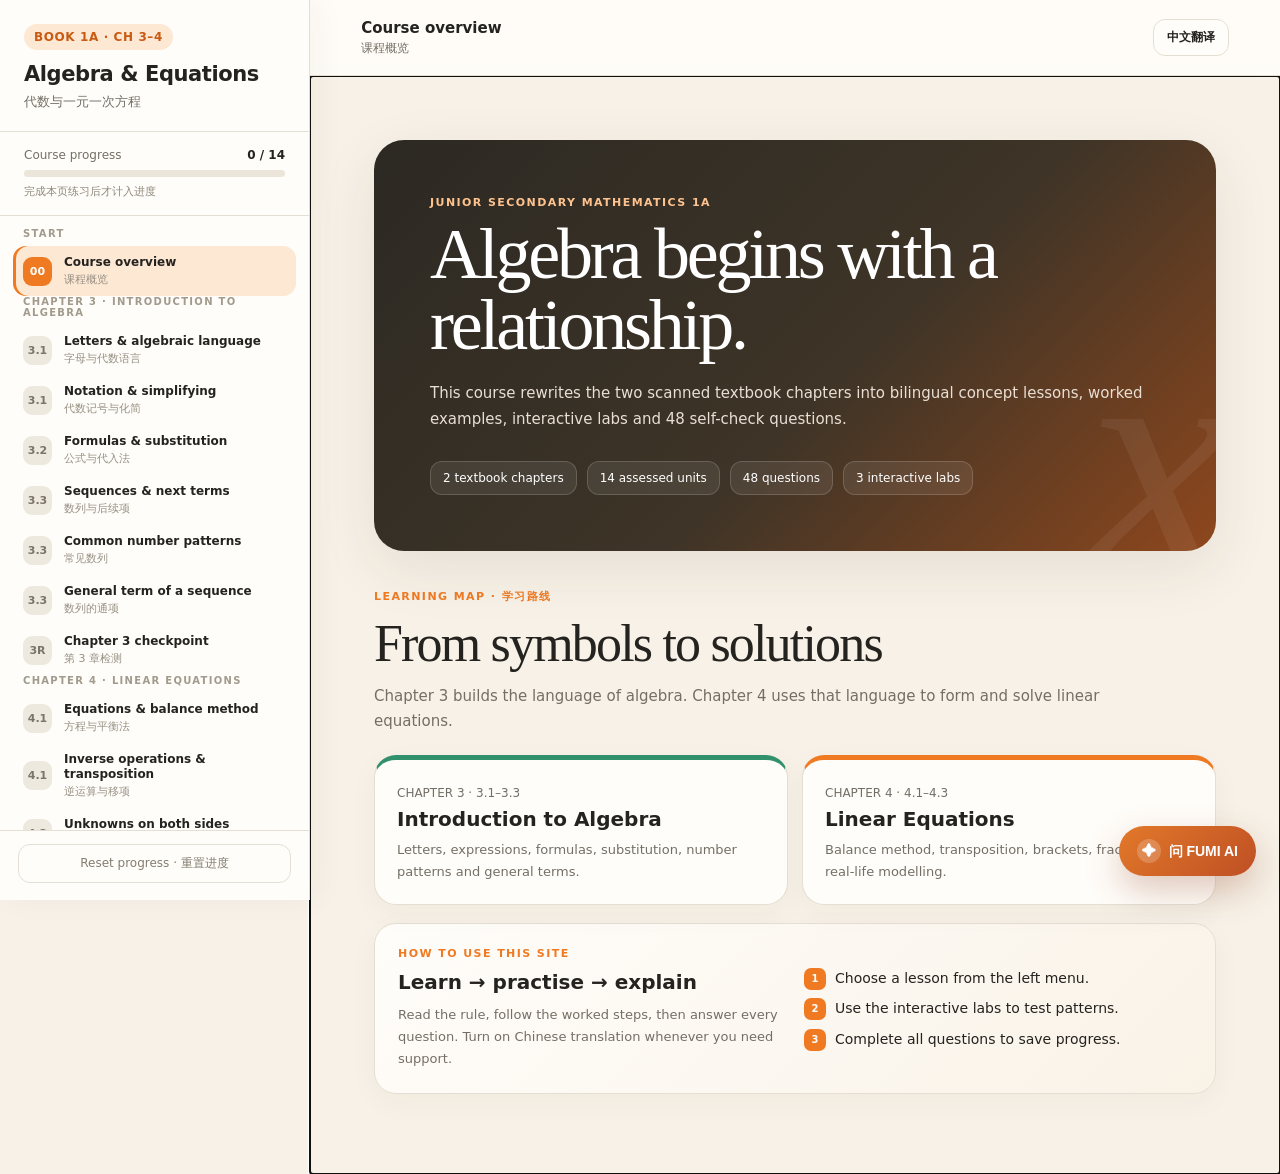
==== Algebra_Linear_Equations_Interactive_Learning.html @ 80052787 "feat: add FUMI AI algebra learning and practice site" ====
<!doctype html>
<html lang="zh-CN">
<head>
  <meta charset="utf-8">
  <meta name="viewport" content="width=device-width,initial-scale=1">
  <meta name="description" content="Junior Secondary Mathematics 1A Chapters 3–4: bilingual interactive algebra and linear equations course.">
  <meta name="theme-color" content="#ef7a22">
  <title>Algebra & Linear Equations | 代数与一元一次方程</title>
  <style>
    :root{
      --ink:#25231f;--muted:#746f66;--line:#e5dfd3;--paper:#fffdf9;--cream:#f7f1e7;
      --cream2:#fbf7f0;--orange:#ef7a22;--orange2:#c95a12;--orangeSoft:#fde8d4;
      --green:#32916d;--greenSoft:#dff3eb;--red:#d9574f;--redSoft:#fbe4e1;
      --teal:#198b87;--tealSoft:#dff3f1;--purple:#7454a5;--purpleSoft:#eee7f8;
      --blue:#3f72b5;--blueSoft:#e5eef9;--shadow:0 18px 60px rgba(55,45,32,.09);
      --sidebar:310px
    }
    *{box-sizing:border-box}html{scroll-behavior:smooth}body{margin:0;color:var(--ink);background:var(--cream);
      font-family:Inter,ui-sans-serif,system-ui,-apple-system,BlinkMacSystemFont,"Segoe UI","PingFang SC",
      "Hiragino Sans GB","Microsoft YaHei",Arial,sans-serif;-webkit-font-smoothing:antialiased}
    button,input,select{font:inherit}button{color:inherit}button:focus-visible,input:focus-visible,select:focus-visible{
      outline:3px solid rgba(239,122,34,.3);outline-offset:2px}.skip{position:fixed;z-index:100;top:10px;left:10px;
      transform:translateY(-160%);background:var(--ink);color:#fff;padding:10px 14px;border-radius:10px}.skip:focus{transform:none}
    .app{min-height:100vh;display:grid;grid-template-columns:var(--sidebar) minmax(0,1fr)}
    .sidebar{position:fixed;inset:0 auto 0 0;z-index:30;width:var(--sidebar);display:flex;flex-direction:column;
      background:rgba(255,253,249,.98);border-right:1px solid var(--line);box-shadow:8px 0 30px rgba(62,50,34,.04)}
    .brand{padding:24px 24px 20px;border-bottom:1px solid var(--line)}.badge{display:inline-flex;align-items:center;
      gap:7px;margin-bottom:11px;padding:6px 10px;color:var(--orange2);background:var(--orangeSoft);
      border-radius:999px;font-size:12px;font-weight:850;letter-spacing:.05em}.brand h1{margin:0;font-size:21px;
      line-height:1.25;letter-spacing:-.02em}.brand p{margin:6px 0 0;color:var(--muted);font-size:13px}
    .progressBox{padding:16px 24px;border-bottom:1px solid var(--line)}.progressMeta{display:flex;justify-content:space-between;
      gap:8px;margin-bottom:8px;color:var(--muted);font-size:12px}.progressMeta strong{color:var(--ink)}
    .track{height:7px;overflow:hidden;background:#ebe5da;border-radius:999px}.fill{height:100%;width:0;
      background:linear-gradient(90deg,#f39445,var(--orange));border-radius:inherit;transition:width .3s ease}
    .progressNote{margin-top:7px;color:#8f887c;font-size:11px}
    .lessonNav{flex:1;overflow:auto;padding:12px 13px 18px;scrollbar-width:thin;scrollbar-color:#d9d1c3 transparent}
    .navGroup{margin:10px 0 16px}.navGroupTitle{margin:0 10px 7px;color:#a29a8c;font-size:10px;font-weight:900;
      letter-spacing:.13em;text-transform:uppercase}.navBtn{width:100%;display:grid;grid-template-columns:32px minmax(0,1fr);
      gap:9px;align-items:center;padding:9px 10px;border:0;border-radius:13px;background:transparent;cursor:pointer;text-align:left}
    .navBtn:hover{background:#f6f0e7}.navBtn.active{background:var(--orangeSoft);box-shadow:inset 3px 0 var(--orange)}
    .navNum{width:29px;height:29px;display:grid;place-items:center;color:#7a7469;background:#eee9df;border-radius:9px;
      font-size:11px;font-weight:900}.navBtn.done .navNum{color:#fff;background:var(--green)}.navBtn.active .navNum{color:#fff;background:var(--orange)}
    .navName{display:block;font-size:12px;font-weight:780;line-height:1.25}.navZh{display:block;margin-top:2px;overflow:hidden;
      color:#979083;font-size:11px;text-overflow:ellipsis;white-space:nowrap}.sideFoot{padding:13px 18px 17px;border-top:1px solid var(--line)}
    .reset{width:100%;padding:10px 12px;color:#837c70;border:1px solid var(--line);border-radius:12px;background:transparent;cursor:pointer;font-size:12px}
    .reset:hover{color:var(--red);border-color:#efb8b3}.workspace{grid-column:2;min-width:0;min-height:100vh}
    .topbar{position:sticky;top:0;z-index:20;min-height:76px;display:flex;align-items:center;justify-content:space-between;
      gap:18px;padding:13px clamp(22px,4vw,56px);background:rgba(255,253,249,.92);border-bottom:1px solid var(--line);
      backdrop-filter:blur(16px)}.topTitle{min-width:0}.topTitle strong{display:block;overflow:hidden;font-size:15px;
      text-overflow:ellipsis;white-space:nowrap}.topTitle span{display:block;margin-top:3px;color:var(--muted);font-size:12px}
    .topActions{display:flex;gap:8px}.iconBtn,.translateBtn{border:1px solid var(--line);background:var(--paper);cursor:pointer}
    .translateBtn{padding:9px 13px;border-radius:12px;font-size:12px;font-weight:750}.translateBtn.on{color:var(--orange2);
      border-color:#f2b887;background:var(--orangeSoft)}.iconBtn{display:none;width:40px;height:40px;border-radius:11px}
    main{width:min(1120px,100%);margin:0 auto;padding:clamp(28px,5vw,64px) clamp(20px,5vw,66px) 80px}
    .hero{position:relative;overflow:hidden;padding:clamp(30px,5vw,56px);color:#fff;border-radius:30px;
      background:linear-gradient(135deg,#2c2923 0%,#3e3427 56%,#8e471d 100%);box-shadow:var(--shadow)}
    .hero:after{content:"x";position:absolute;right:-18px;bottom:-105px;color:rgba(255,255,255,.06);
      font-family:Georgia,serif;font-size:340px;font-style:italic}.eyebrow{margin:0 0 10px;color:var(--orange);
      font-size:11px;font-weight:900;letter-spacing:.13em;text-transform:uppercase}.hero .eyebrow{color:#ffc38f}
    .hero h2{position:relative;z-index:1;max-width:780px;margin:0;font-family:Georgia,"Times New Roman",serif;
      font-size:clamp(38px,6vw,72px);font-weight:500;line-height:.98;letter-spacing:-.045em}.hero p{position:relative;
      z-index:1;max-width:720px;margin:20px 0 0;color:#e9dfd4;font-size:15px;line-height:1.75}
    .heroStats{position:relative;z-index:1;display:flex;flex-wrap:wrap;gap:10px;margin-top:28px}.heroStat{
      padding:9px 12px;border:1px solid rgba(255,255,255,.16);border-radius:12px;background:rgba(255,255,255,.08);
      font-size:12px}.sectionTitle{margin:38px 0 15px}.sectionTitle h2{margin:0;font-family:Georgia,"Times New Roman",serif;
      font-size:clamp(32px,4.5vw,52px);font-weight:500;letter-spacing:-.035em}.sectionTitle p{max-width:760px;margin:11px 0 0;
      color:var(--muted);font-size:15px;line-height:1.72}.zhText{display:none;margin-top:8px!important;color:#706a60!important}
    body.showZh .zhText{display:block}.chapterStrip{display:grid;grid-template-columns:1fr 1fr;gap:14px;margin-top:20px}
    .chapterCard,.card,.example,.lab,.quiz,.finishBox{border:1px solid var(--line);background:var(--paper);border-radius:22px;box-shadow:0 8px 30px rgba(55,45,32,.04)}
    .chapterCard{padding:22px}.chapterCard:first-child{border-top:5px solid var(--green)}.chapterCard:last-child{border-top:5px solid var(--orange)}
    .chapterCard span{color:var(--muted);font-size:12px}.chapterCard h3{margin:6px 0 8px;font-size:20px}.chapterCard p{margin:0;color:var(--muted);font-size:13px;line-height:1.65}
    .concepts{display:grid;grid-template-columns:repeat(3,1fr);gap:14px;margin-top:18px}.card{padding:20px}.cardLabel{
      color:var(--orange2);font-size:10px;font-weight:900;letter-spacing:.1em;text-transform:uppercase}.card h3{margin:7px 0 9px;font-size:17px}
    .card p{margin:0;color:var(--muted);font-size:13px;line-height:1.68}.math{display:inline-flex;align-items:center;padding:2px 7px;
      color:#704117;background:#fff0de;border-radius:7px;font-family:"Cambria Math",Georgia,serif;font-size:1.04em;font-weight:700}
    .example,.lab,.quiz{margin-top:18px;padding:23px}.example{background:linear-gradient(135deg,#fffdfa,#f9f2e7)}
    .exampleGrid{display:grid;grid-template-columns:1fr 1fr;gap:18px}.example h3,.lab h3,.quiz h3,.finishBox h3{margin:4px 0 10px;font-size:20px}
    .example p,.lab p,.quiz p,.finishBox p{margin:0;color:var(--muted);font-size:13px;line-height:1.7}.steps{margin:12px 0 0;padding:0;list-style:none}
    .steps li{position:relative;margin:8px 0;padding-left:31px;font-size:14px;line-height:1.6}.steps li:before{content:attr(data-step);
      position:absolute;left:0;top:1px;width:22px;height:22px;display:grid;place-items:center;color:#fff;background:var(--orange);
      border-radius:7px;font-size:10px;font-weight:900}.lab{border-color:#cce4df;background:#f9fffd}.labControls{display:grid;
      grid-template-columns:repeat(3,1fr);gap:11px;margin-top:15px}.control label{display:block;margin-bottom:6px;color:var(--muted);
      font-size:11px;font-weight:800}.control input,.control select{width:100%;height:43px;padding:0 11px;border:1px solid #d8d2c7;
      border-radius:11px;background:#fff}.labResult{margin-top:14px;padding:16px;border:1px solid #b9ddd5;border-radius:14px;
      color:#166b67;background:var(--tealSoft);font-family:"Cambria Math",Georgia,serif;font-size:19px;font-weight:700;text-align:center}
    .quizHead{display:flex;justify-content:space-between;gap:15px;align-items:start}.scorePill{padding:7px 10px;border-radius:999px;
      color:var(--blue);background:var(--blueSoft);font-size:11px;font-weight:850;white-space:nowrap}.questions{display:grid;gap:13px;margin-top:16px}
    .q{padding:17px;border:1px solid var(--line);border-radius:16px;background:#fff}.qNo{color:#9b9386;font-size:10px;font-weight:900;
      letter-spacing:.11em}.q h4{margin:7px 0 4px;font-size:15px;line-height:1.55}.q .zhText{font-size:12px}
    .options{display:grid;grid-template-columns:1fr 1fr;gap:8px;margin-top:11px}.option{min-height:42px;padding:9px 11px;
      border:1px solid #ded8ce;border-radius:11px;background:#fff;cursor:pointer;text-align:left;font-size:13px}.option:hover{border-color:#eda66f;background:#fffaf5}
    .option.chosen{border-color:var(--blue);background:var(--blueSoft)}.option.correct{border-color:var(--green);background:var(--greenSoft)}
    .option.wrong{border-color:var(--red);background:var(--redSoft)}.feedback{min-height:18px;margin-top:8px;font-size:12px;font-weight:750}
    .feedback.ok{color:var(--green)}.feedback.no{color:var(--red)}.finishBox{display:flex;align-items:center;justify-content:space-between;
      gap:20px;margin-top:18px;padding:20px}.finishBtn,.primaryBtn{border:0;border-radius:12px;background:var(--orange);color:#fff;
      cursor:pointer;font-weight:850}.finishBtn{padding:11px 15px;font-size:12px}.finishBtn:disabled{cursor:not-allowed;background:#cfc7ba}
    .finishBox.done{border-color:#b7dbc9;background:var(--greenSoft)}.primaryBtn{padding:12px 16px}.summaryGrid{
      display:grid;grid-template-columns:repeat(4,1fr);gap:12px;margin-top:18px}.stat{padding:19px;border:1px solid var(--line);
      border-radius:18px;background:var(--paper)}.stat strong{display:block;font-family:Georgia,serif;font-size:30px}.stat span{color:var(--muted);font-size:11px}
    .summaryList{display:grid;gap:10px;margin-top:18px}.summaryRow{display:grid;grid-template-columns:150px 1fr auto;gap:12px;
      align-items:center;padding:14px 16px;border:1px solid var(--line);border-radius:14px;background:var(--paper);font-size:13px}
    .summaryRow span{color:var(--muted)}.summaryRow b{color:var(--green)}.formulaTable{width:100%;margin-top:14px;border-collapse:collapse;font-size:13px}
    .formulaTable th,.formulaTable td{padding:11px;border-bottom:1px solid var(--line);text-align:left}.formulaTable th{color:var(--muted);font-size:11px}
    .overlay{display:none;position:fixed;inset:0;z-index:25;background:rgba(30,28,25,.4)}.overlay.open{display:block}
    @media(max-width:980px){:root{--sidebar:285px}.concepts{grid-template-columns:1fr 1fr}.concepts .card:last-child{grid-column:1/-1}}
    @media(max-width:760px){.app{display:block}.sidebar{transform:translateX(-105%);transition:transform .22s ease}.sidebar.open{transform:none}
      .workspace{min-height:100vh}.iconBtn{display:grid;place-items:center}.topbar{padding:11px 16px}.topTitle span{display:none}
      main{padding:24px 16px 64px}.hero{padding:30px 24px;border-radius:23px}.hero h2{font-size:42px}.chapterStrip,.concepts,
      .exampleGrid,.summaryGrid{grid-template-columns:1fr}.concepts .card:last-child{grid-column:auto}.labControls{grid-template-columns:1fr}
      .options{grid-template-columns:1fr}.finishBox{align-items:flex-start;flex-direction:column}.summaryRow{grid-template-columns:1fr auto}
      .summaryRow span{grid-column:1/-1}.translateBtn{padding:8px 10px}.topActions{gap:5px}}
    @media(prefers-reduced-motion:reduce){*{scroll-behavior:auto!important;transition:none!important}}
  .fumi-ai-fab{position:fixed;right:24px;bottom:24px;z-index:120;border:0;border-radius:999px;padding:13px 18px;background:linear-gradient(135deg,#e2792a,#bf4f24);color:#fff;font:800 14px/1 Inter,"Noto Sans SC",sans-serif;box-shadow:0 14px 35px rgba(137,60,27,.28);cursor:pointer;display:flex;align-items:center;gap:8px}
.fumi-ai-fab::before{content:"✦";display:grid;place-items:center;width:24px;height:24px;border-radius:50%;background:rgba(255,255,255,.2)}
.fumi-ai-panel{position:fixed;right:24px;bottom:84px;z-index:119;width:min(410px,calc(100vw - 32px));height:min(650px,calc(100vh - 112px));display:flex;flex-direction:column;overflow:hidden;border:1px solid var(--line,#e7dfd2);border-radius:22px;background:var(--surface,var(--paper,#fff));color:var(--text,#29251f);box-shadow:0 24px 70px rgba(40,30,20,.24);font:14px/1.55 Inter,"Noto Sans SC",-apple-system,BlinkMacSystemFont,"Segoe UI",sans-serif;opacity:0;transform:translateY(14px) scale(.98);pointer-events:none;transition:.2s ease}
.fumi-ai-panel.open{opacity:1;transform:none;pointer-events:auto}.fumi-ai-head{display:flex;align-items:center;gap:11px;padding:15px 16px;border-bottom:1px solid var(--line,#e7dfd2);background:linear-gradient(135deg,color-mix(in srgb,#e2792a 12%,var(--surface,var(--paper,#fff))),var(--surface,var(--paper,#fff)))}
.fumi-ai-mark{display:grid;place-items:center;width:36px;height:36px;border-radius:12px;background:#e2792a;color:#fff;font-weight:900}.fumi-ai-title{min-width:0;flex:1}.fumi-ai-title b{display:block;font-size:14px}.fumi-ai-status{display:flex;align-items:center;gap:6px;color:var(--muted,#776f64);font-size:10.5px}.fumi-ai-dot{width:7px;height:7px;border-radius:50%;background:#b7afa3}.fumi-ai-dot.ok{background:#3e9b6d}.fumi-ai-dot.busy{background:#e2792a;animation:fumiPulse 1s infinite}.fumi-ai-close{border:0;background:var(--surface2,#f3ede3);color:inherit;width:32px;height:32px;border-radius:10px;cursor:pointer}
.fumi-ai-context{padding:10px 15px;border-bottom:1px solid var(--line,#e7dfd2);background:var(--surface2,#f7f1e8);color:var(--muted,#776f64);font-size:11.5px}.fumi-ai-context b{color:var(--text,#29251f)}
.fumi-ai-messages{flex:1;overflow:auto;padding:14px;display:flex;flex-direction:column;gap:10px;scroll-behavior:smooth}.fumi-ai-msg{max-width:88%;padding:10px 12px;border-radius:14px;background:var(--surface2,#f6f0e6);white-space:pre-wrap;overflow-wrap:anywhere}.fumi-ai-msg.student{align-self:flex-end;background:#e2792a;color:#fff;border-bottom-right-radius:5px}.fumi-ai-msg.assistant{align-self:flex-start;border-bottom-left-radius:5px}.fumi-ai-msg.system{max-width:100%;background:#e9f3f1;color:#246860;font-size:12px}.fumi-ai-thinking{display:flex;gap:5px;align-items:center}.fumi-ai-thinking i{width:6px;height:6px;border-radius:50%;background:#e2792a;animation:fumiBounce 1s infinite}.fumi-ai-thinking i:nth-child(2){animation-delay:.14s}.fumi-ai-thinking i:nth-child(3){animation-delay:.28s}
.fumi-ai-quick{display:flex;gap:7px;overflow:auto;padding:0 14px 10px}.fumi-ai-chip{flex:none;border:1px solid var(--line,#ded7cb);border-radius:999px;background:var(--surface,var(--paper,#fff));color:var(--muted,#776f64);padding:7px 10px;font:750 11px/1 inherit;cursor:pointer}.fumi-ai-chip:hover{border-color:#e2792a;color:#c45c23}.fumi-ai-compose{display:grid;grid-template-columns:1fr auto;gap:8px;padding:12px 14px;border-top:1px solid var(--line,#e7dfd2)}.fumi-ai-input{width:100%;min-height:44px;max-height:110px;resize:none;border:1px solid var(--line,#ded7cb);border-radius:12px;background:var(--surface,var(--paper,#fff));color:inherit;padding:10px 12px;font:inherit}.fumi-ai-send{align-self:end;border:0;border-radius:12px;background:#2569b0;color:#fff;padding:11px 14px;font-weight:800;cursor:pointer}.fumi-ai-send:disabled{opacity:.5;cursor:wait}
.fumi-ai-settings{padding:0 14px 13px;color:var(--muted,#776f64);font-size:10.5px}.fumi-ai-settings.hidden{display:none}.fumi-ai-settings label{display:block;margin-bottom:5px}.fumi-ai-settings-row{display:flex;gap:6px}.fumi-ai-endpoint{min-width:0;flex:1;border:1px solid var(--line,#ded7cb);border-radius:9px;background:var(--surface,var(--paper,#fff));color:inherit;padding:7px 8px;font-size:10px}.fumi-ai-save{border:0;border-radius:9px;background:var(--surface2,#eee8de);color:inherit;padding:7px 9px;font-weight:800;cursor:pointer}.fumi-ai-note{margin-top:5px}
@keyframes fumiPulse{50%{opacity:.35}}@keyframes fumiBounce{50%{transform:translateY(-3px)}}
@media(max-width:620px){.fumi-ai-fab{right:14px;bottom:14px}.fumi-ai-panel{right:0;bottom:0;width:100vw;height:100dvh;max-height:none;border-radius:0}.fumi-ai-head{padding-top:max(15px,env(safe-area-inset-top))}}
@media(prefers-reduced-motion:reduce){.fumi-ai-panel,.fumi-ai-dot,.fumi-ai-thinking i{transition:none;animation:none}}


  </style>
</head>
<body>
  <a class="skip" href="#main">Skip to lesson</a>
  <div class="overlay" id="overlay"></div>
  <div class="app">
    <aside class="sidebar" id="sidebar" aria-label="Course navigation">
      <div class="brand"><div class="badge">BOOK 1A · CH 3–4</div><h1>Algebra & Equations</h1><p>代数与一元一次方程</p></div>
      <div class="progressBox"><div class="progressMeta"><span>Course progress</span><strong id="progressText">0 / 14</strong></div>
        <div class="track"><div class="fill" id="progressFill"></div></div><div class="progressNote">完成本页练习后才计入进度</div></div>
      <nav class="lessonNav" id="lessonNav"></nav>
      <div class="sideFoot"><button class="reset" id="resetBtn">Reset progress · 重置进度</button></div>
    </aside>
    <section class="workspace">
      <header class="topbar">
        <button class="iconBtn" id="menuBtn" aria-label="Open course menu">☰</button>
        <div class="topTitle"><strong id="topEn">Course overview</strong><span id="topZh">课程概览</span></div>
        <div class="topActions"><button class="translateBtn" id="translateBtn" aria-pressed="false">中文翻译</button></div>
      </header>
      <main id="main" tabindex="-1"></main>
    </section>
  </div>
  <script>
  (() => {
    const STORAGE_KEY = "jsm1a-ch3-4-v1";
    const lessons = [
      {id:"start",group:"Start",code:"00",en:"Course overview",zh:"课程概览",kind:"cover"},
      {id:"language",group:"Chapter 3 · Introduction to Algebra",code:"3.1",en:"Letters & algebraic language",zh:"字母与代数语言",
        intro:"Letters can stand for unknown or changing numbers. An algebraic expression records a mathematical relationship without an equals sign.",
        introZh:"字母可以表示未知数或变化的数。代数式不用等号，而是记录数量之间的运算关系。",
        concepts:[
          ["Unknown values","A letter such as <span class='math'>x</span> may represent a number we do not yet know.","字母（如 x）可以表示尚未知道的数。"],
          ["Translate carefully","“7 less than x” means <span class='math'>x − 7</span>; the order of the words matters.","“比 x 少 7”写成 x−7；要留意文字中的先后关系。"],
          ["Expression ≠ equation","<span class='math'>3a + 2</span> is an expression. <span class='math'>3a + 2 = 11</span> is an equation.","3a+2 是代数式；3a+2=11 是方程。"]],
        example:{title:"From words to symbols",text:"Write “three times the sum of n and 4” as an algebraic expression.",steps:["The sum of n and 4 is <span class='math'>n + 4</span>.","Three times that whole sum is <span class='math'>3(n + 4)</span>.","Brackets show that multiplication applies to the complete sum."],zh:"把“n 与 4 的和的 3 倍”写成代数式。"},
        questions:[
          q("l1q1","Which expression means “8 less than p”?","哪个代数式表示“比 p 少 8”？",["8 − p","p − 8","8p","p ÷ 8"],"p − 8"),
          q("l1q2","Which expression means “five times the sum of x and 2”?","哪个代数式表示“x 与 2 的和的 5 倍”？",["5x + 2","5(x + 2)","x + 10","5x × 2"],"5(x + 2)"),
          q("l1q3","Which item is an equation?","下列哪一项是方程？",["4m − 1","2a + 3b","5x + 2 = 17","7y"],"5x + 2 = 17")
        ]},
      {id:"notation",group:"Chapter 3 · Introduction to Algebra",code:"3.1",en:"Notation & simplifying",zh:"代数记号与化简",
        intro:"Algebra shortens repeated operations. Multiplication signs are usually omitted, powers use indices, and only like terms can be combined.",
        introZh:"代数记号可以简化重复运算：乘号通常省略，重复相乘用指数表示，只有同类项才能合并。",
        concepts:[
          ["Multiplication","Write <span class='math'>4 × a</span> as <span class='math'>4a</span>, and put the number before the letter.","4×a 写成 4a，数字通常写在字母前。"],
          ["Index notation","<span class='math'>x × x × x = x³</span>. The index tells how many equal factors are multiplied.","x×x×x=x³；指数表示相同因数的个数。"],
          ["Like terms","<span class='math'>3x + 5x = 8x</span>, but <span class='math'>3x + 5y</span> cannot be combined.","3x 与 5x 是同类项；3x 与 5y 不是同类项。"]],
        example:{title:"Collect like terms",text:"Simplify <span class='math'>6a + 3b − 2a + b</span>.",steps:["Group like terms: <span class='math'>(6a − 2a) + (3b + b)</span>.","Combine their coefficients: <span class='math'>4a + 4b</span>.","Unlike terms a and b remain separate."],zh:"化简 6a+3b−2a+b。"},
        questions:[
          q("l2q1","Simplify 7x + 2x.","化简 7x+2x。",["9","9x","14x","7x²"],"9x"),
          q("l2q2","Write a × a × b in index notation.","用指数记号表示 a×a×b。",["2ab","a²b","ab²","a³b"],"a²b"),
          q("l2q3","Simplify 5m + 2n − 3m + n.","化简 5m+2n−3m+n。",["2m + 3n","2m + n","8mn","5m"],"2m + 3n")
        ]},
      {id:"formula",group:"Chapter 3 · Introduction to Algebra",code:"3.2",en:"Formulas & substitution",zh:"公式与代入法",
        intro:"A formula is an equation connecting two or more variables. Substitute known values first, keep the order of operations, then include units.",
        introZh:"公式是连接两个或多个变量的等式。先代入已知数值，再按运算顺序计算，最后写上单位。",
        concepts:[
          ["Formula","Examples include <span class='math'>P = 2(l + w)</span> and <span class='math'>A = ½bh</span>.","例如长方形周长 P=2(l+w)，三角形面积 A=½bh。"],
          ["Substitute","Replace every letter by its value. Use brackets when the value is negative.","用数值替换字母；代入负数时要加括号。"],
          ["Check units","Length, area and volume use different units: cm, cm² and cm³.","长度、面积、体积的单位分别如 cm、cm²、cm³。"]],
        example:{title:"Use a formula",text:"Find the area of a triangle when <span class='math'>b = 12 cm</span> and <span class='math'>h = 7 cm</span>.",steps:["Use <span class='math'>A = ½bh</span>.","Substitute: <span class='math'>A = ½ × 12 × 7</span>.","Therefore <span class='math'>A = 42 cm²</span>."],zh:"底为 12 cm、高为 7 cm，求三角形面积。"},
        lab:"formula",
        questions:[
          q("l3q1","Using P = 2(l + w), find P when l = 8 and w = 5.","用 P=2(l+w)，当 l=8、w=5 时求 P。",["13","21","26","80"],"26"),
          q("l3q2","Using C = πd, find C when d = 6. Give the exact value.","用 C=πd，当 d=6 时求 C 的准确值。",["3π","6π","12π","36π"],"6π"),
          q("l3q3","Using V = lwh, find V when l = 4, w = 3 and h = 5.","用 V=lwh，当 l=4、w=3、h=5 时求 V。",["12","20","47","60"],"60")
        ]},
      {id:"sequence",group:"Chapter 3 · Introduction to Algebra",code:"3.3",en:"Sequences & next terms",zh:"数列与后续项",
        intro:"A sequence is a list of numbers or figures arranged in order. To continue it, describe the operation that maps each term to the next.",
        introZh:"数列是按一定顺序排列的一列数或图形。要继续数列，应找出每一项到下一项的运算规律。",
        concepts:[
          ["Term","Each member is a term: <span class='math'>T₁, T₂, T₃, …</span>.","数列中的每个数称为一项，依次记为 T₁、T₂、T₃……"],
          ["Difference","For <span class='math'>4, 7, 10, 13, …</span>, add 3 each time.","数列 4,7,10,13,… 每次增加 3。"],
          ["Ratio","For <span class='math'>3, 6, 12, 24, …</span>, multiply by 2 each time.","数列 3,6,12,24,… 每次乘 2。"]],
        example:{title:"Describe before predicting",text:"Find the next two terms of <span class='math'>35, 28, 21, 14, …</span>.",steps:["Successive terms decrease by 7.","The next term is <span class='math'>14 − 7 = 7</span>.","The following term is <span class='math'>7 − 7 = 0</span>."],zh:"求数列 35,28,21,14,… 的下两项。"},
        questions:[
          q("l4q1","Find the next term: 6, 11, 16, 21, …","求下一项：6,11,16,21,…",["24","25","26","27"],"26"),
          q("l4q2","Find the next term: 81, 27, 9, 3, …","求下一项：81,27,9,3,…",["0","1","1.5","2"],"1"),
          q("l4q3","What is the common difference of 18, 13, 8, 3, …?","数列 18,13,8,3,… 的公差是多少？",["−5","−3","3","5"],"−5")
        ]},
      {id:"common-sequences",group:"Chapter 3 · Introduction to Algebra",code:"3.3",en:"Common number patterns",zh:"常见数列",
        intro:"Square and triangular numbers arise from growing dot patterns. Their structure links a figure number to its number of dots.",
        introZh:"平方数和三角形数可以由逐步增长的点阵得到，它们把图形序号与点的数量联系起来。",
        concepts:[
          ["Square numbers","<span class='math'>1, 4, 9, 16, 25, …</span> are <span class='math'>n²</span>.","平方数为 1,4,9,16,25,…，通项是 n²。"],
          ["Triangular numbers","<span class='math'>1, 3, 6, 10, 15, …</span> are formed by adding 1, 2, 3, 4, …","三角形数 1,3,6,10,15,… 依次增加 2,3,4,5,…"],
          ["Growing figures","Count carefully what is shared when sticks or dots join.","处理火柴棒或点阵时，要注意相邻图形共享的部分。"]],
        example:{title:"Triangular growth",text:"Why is the fifth triangular number 15?",steps:["Start with the first five counting numbers.","Add them: <span class='math'>1 + 2 + 3 + 4 + 5</span>.","The total is <span class='math'>15</span> dots."],zh:"为什么第 5 个三角形数是 15？"},
        questions:[
          q("l5q1","Which number is the 8th square number?","第 8 个平方数是多少？",["16","32","64","81"],"64"),
          q("l5q2","What comes next: 1, 3, 6, 10, 15, …?","下一项是多少：1,3,6,10,15,…？",["18","20","21","25"],"21"),
          q("l5q3","Which list contains only square numbers?","哪一列全部是平方数？",["1, 4, 9, 16","1, 3, 6, 10","2, 4, 8, 16","1, 5, 9, 13"],"1, 4, 9, 16")
        ]},
      {id:"general-term",group:"Chapter 3 · Introduction to Algebra",code:"3.3",en:"General term of a sequence",zh:"数列的通项",
        intro:"The general term Tₙ gives the value at position n. For a linear sequence, start with the common difference and adjust the constant.",
        introZh:"通项 Tₙ 表示第 n 项的数值。线性数列的通项可从公差入手，再调整常数项。",
        concepts:[
          ["Position matters","The first term uses <span class='math'>n = 1</span>, not n = 0.","第一项对应 n=1，而不是 n=0。"],
          ["Linear form","A sequence with difference d has the form <span class='math'>Tₙ = dn + c</span>.","公差为 d 的线性数列可写成 Tₙ=dn+c。"],
          ["Verify","Test the rule with at least the first and second terms.","把 n=1 和 n=2 代入，检查通项是否正确。"]],
        example:{title:"Find a general term",text:"Find Tₙ for <span class='math'>5, 8, 11, 14, …</span>.",steps:["The common difference is 3, so begin with <span class='math'>3n</span>.","At n=1, 3n gives 3 but the sequence gives 5; add 2.","Thus <span class='math'>Tₙ = 3n + 2</span>."],zh:"求数列 5,8,11,14,… 的通项。"},
        lab:"sequence",
        questions:[
          q("l6q1","Find Tₙ for 4, 7, 10, 13, …","求数列 4,7,10,13,… 的通项。",["3n","3n + 1","4n − 1","n + 3"],"3n + 1"),
          q("l6q2","Find the 20th term when Tₙ = 5n − 2.","当 Tₙ=5n−2 时，求第 20 项。",["90","95","98","102"],"98"),
          q("l6q3","Which sequence has Tₙ = 2n + 3?","哪一个数列的通项是 Tₙ=2n+3？",["3, 5, 7, 9","5, 7, 9, 11","2, 5, 8, 11","5, 10, 15, 20"],"5, 7, 9, 11")
        ]},
      {id:"chapter3-review",group:"Chapter 3 · Introduction to Algebra",code:"3R",en:"Chapter 3 checkpoint",zh:"第 3 章检测",
        intro:"Mix algebraic language, simplification, substitution and sequences. Use the feedback to identify which section needs another pass.",
        introZh:"综合检测代数语言、化简、公式代入和数列。根据反馈判断需要复习的部分。",
        review:true,questions:[
          q("r3q1","Simplify 9a − 4a + 2.","化简 9a−4a+2。",["5a + 2","5a","13a + 2","7a"],"5a + 2"),
          q("r3q2","If x = −3, find 2x² + 1.","当 x=−3 时，求 2x²+1。",["−17","−5","7","19"],"19"),
          q("r3q3","Using A = ½bh, find A when b = 9 and h = 8.","用 A=½bh，当 b=9、h=8 时求 A。",["17","36","72","144"],"36"),
          q("r3q4","Find the next term: 2, 6, 18, 54, …","求下一项：2,6,18,54,…",["72","108","162","216"],"162"),
          q("r3q5","Find Tₙ for 10, 14, 18, 22, …","求 10,14,18,22,… 的通项。",["4n + 6","4n + 10","6n + 4","10n − 6"],"4n + 6"),
          q("r3q6","Which terms can be combined with 7xy?","哪一项可以与 7xy 合并？",["3x","3y","3xy","3x²y"],"3xy")
        ]},
      {id:"balance",group:"Chapter 4 · Linear Equations",code:"4.1",en:"Equations & balance method",zh:"方程与平衡法",
        intro:"A linear equation in one unknown has the unknown to the first power. Keep the equation balanced by doing the same operation to both sides.",
        introZh:"一元一次方程只含一个未知数，且未知数的次数是 1。解方程时，对等号两边做相同运算以保持平衡。",
        concepts:[
          ["Equality","The equals sign says the left and right sides have the same value.","等号表示左右两边的值相等。"],
          ["Balance","Adding, subtracting, multiplying or dividing both sides by the same non-zero number preserves equality.","等式两边同时加减同一个数，或同时乘除同一个非零数，等式仍成立。"],
          ["Check","Substitute the solution into the original equation, not only the last line.","把解代回原方程，而不只是代回最后一步。"]],
        example:{title:"Solve by balance",text:"Solve <span class='math'>5x − 9 = 21</span>.",steps:["Add 9 to both sides: <span class='math'>5x = 30</span>.","Divide both sides by 5: <span class='math'>x = 6</span>.","Check: <span class='math'>5(6) − 9 = 21</span>."],zh:"用平衡法解 5x−9=21。"},
        questions:[
          q("l8q1","Solve x + 7 = 19.","解 x+7=19。",["x = 10","x = 12","x = 26","x = 133"],"x = 12"),
          q("l8q2","Solve 6x = 42.","解 6x=42。",["x = 6","x = 7","x = 36","x = 48"],"x = 7"),
          q("l8q3","Solve 3x − 5 = 16.","解 3x−5=16。",["x = 3","x = 7","x = 11","x = 21"],"x = 7")
        ]},
      {id:"transposition",group:"Chapter 4 · Linear Equations",code:"4.1",en:"Inverse operations & transposition",zh:"逆运算与移项",
        intro:"Transposition is a shorthand for applying the same inverse operation to both sides. A moved term appears with the opposite operation.",
        introZh:"移项是对等式两边实施同一逆运算的简写。移过等号后，原来的运算变为相反运算。",
        concepts:[
          ["Undo addition","From <span class='math'>x + a = b</span>, get <span class='math'>x = b − a</span>.","由 x+a=b 得 x=b−a。"],
          ["Undo multiplication","From <span class='math'>ax = b</span>, get <span class='math'>x = b/a</span> for a ≠ 0.","由 ax=b 得 x=b/a（a≠0）。"],
          ["One line at a time","Show each equivalent equation to reduce sign errors.","每一步写出等价方程，可以减少符号错误。"]],
        example:{title:"Two inverse operations",text:"Solve <span class='math'>4 − 3x = 19</span>.",steps:["Subtract 4 from both sides: <span class='math'>−3x = 15</span>.","Divide by −3: <span class='math'>x = −5</span>.","Check: <span class='math'>4 − 3(−5) = 19</span>."],zh:"用逆运算解 4−3x=19。"},
        questions:[
          q("l9q1","Solve 2x + 9 = 25.","解 2x+9=25。",["x = 7","x = 8","x = 16","x = 17"],"x = 8"),
          q("l9q2","Solve 5 − 2x = 17.","解 5−2x=17。",["x = −11","x = −6","x = 6","x = 11"],"x = −6"),
          q("l9q3","Solve x/4 − 3 = 2.","解 x/4−3=2。",["x = −4","x = 5","x = 8","x = 20"],"x = 20")
        ]},
      {id:"combine",group:"Chapter 4 · Linear Equations",code:"4.2",en:"Unknowns on both sides",zh:"未知数在等号两边",
        intro:"Collect like terms first, then place unknown terms on one side and constants on the other. Keep every sign attached to its term.",
        introZh:"先合并同类项，再把含未知数的项放到等号一边、常数项放到另一边。每个符号必须跟随对应的项。",
        concepts:[
          ["Simplify each side","Combine like terms separately on the left and right.","分别在等号左右两边合并同类项。"],
          ["Gather x-terms","Subtract the smaller x-term from both sides when convenient.","可从等号两边同时减去较小的含 x 项。"],
          ["Then constants","Use an inverse operation to isolate the remaining x-term.","再用逆运算把未知数项单独留下。"]],
        example:{title:"Unknowns on both sides",text:"Solve <span class='math'>5x + 4 = 2x + 19</span>.",steps:["Subtract 2x: <span class='math'>3x + 4 = 19</span>.","Subtract 4: <span class='math'>3x = 15</span>.","Divide by 3: <span class='math'>x = 5</span>."],zh:"解 5x+4=2x+19。"},
        lab:"equation",
        questions:[
          q("l10q1","Solve 7x − 5 = 4x + 16.","解 7x−5=4x+16。",["x = 3","x = 7","x = 11","x = 21"],"x = 7"),
          q("l10q2","Solve 3x + 12 = 5x − 4.","解 3x+12=5x−4。",["x = −8","x = 4","x = 8","x = 16"],"x = 8"),
          q("l10q3","Solve 9 − 2x = x − 12.","解 9−2x=x−12。",["x = −7","x = 3","x = 7","x = 21"],"x = 7")
        ]},
      {id:"brackets",group:"Chapter 4 · Linear Equations",code:"4.2",en:"Removing brackets",zh:"去括号",
        intro:"Use the distributive law before collecting terms. A negative factor changes the sign of every term inside the bracket.",
        introZh:"先用分配律去括号，再合并同类项。括号外是负因数时，括号内每一项的符号都要改变。",
        concepts:[
          ["Distribute","<span class='math'>a(b + c) = ab + ac</span>.","分配律：a(b+c)=ab+ac。"],
          ["Negative factor","<span class='math'>−2(x − 3) = −2x + 6</span>.","负因数要乘括号内每一项：−2(x−3)=−2x+6。"],
          ["Simplify next","After expanding, collect like terms before solving.","展开后，先合并同类项再解方程。"]],
        example:{title:"Expand, then solve",text:"Solve <span class='math'>3(x + 2) = 2x + 11</span>.",steps:["Expand: <span class='math'>3x + 6 = 2x + 11</span>.","Subtract 2x: <span class='math'>x + 6 = 11</span>.","Therefore <span class='math'>x = 5</span>."],zh:"解 3(x+2)=2x+11。"},
        questions:[
          q("l11q1","Solve 2(x + 5) = 18.","解 2(x+5)=18。",["x = 4","x = 8","x = 13","x = 14"],"x = 4"),
          q("l11q2","Solve 4(x − 1) = 2x + 10.","解 4(x−1)=2x+10。",["x = 3","x = 5","x = 7","x = 14"],"x = 7"),
          q("l11q3","Expand −3(2x − 5).","展开 −3(2x−5)。",["−6x − 15","−6x + 15","−6x + 5","6x − 15"],"−6x + 15")
        ]},
      {id:"denominators",group:"Chapter 4 · Linear Equations",code:"4.2",en:"Eliminating denominators",zh:"消去分母",
        intro:"Multiply every term on both sides by the least common multiple of the denominators. Then solve the resulting equation.",
        introZh:"用所有分母的最小公倍数乘等式两边的每一项，消去分母后再解方程。",
        concepts:[
          ["Choose the LCM","For denominators 3 and 4, multiply by 12.","分母为 3 和 4 时，可把等式两边乘 12。"],
          ["Every term","The multiplier applies to every term, including constants.","乘数必须作用于等式两边的每一项，包括常数项。"],
          ["Simplify first","Cancel factors carefully before expanding brackets.","先约分，再展开括号，能减少计算量。"]],
        example:{title:"Clear fractions",text:"Solve <span class='math'>(x + 1)/3 = (x − 1)/2</span>.",steps:["The LCM of 3 and 2 is 6.","Multiply by 6: <span class='math'>2(x + 1) = 3(x − 1)</span>.","Expand and solve: <span class='math'>2x + 2 = 3x − 3</span>, so <span class='math'>x = 5</span>."],zh:"解 (x+1)/3=(x−1)/2。"},
        questions:[
          q("l12q1","Solve x/3 + 2 = 6.","解 x/3+2=6。",["x = 4","x = 8","x = 12","x = 24"],"x = 12"),
          q("l12q2","Solve (x − 2)/5 = 3.","解 (x−2)/5=3。",["x = 13","x = 15","x = 17","x = 25"],"x = 17"),
          q("l12q3","What multiplier clears denominators 4 and 6?","用哪个数可以同时消去分母 4 和 6？",["2","10","12","24 only"],"12")
        ]},
      {id:"applications",group:"Chapter 4 · Linear Equations",code:"4.3",en:"Applications & word problems",zh:"方程的应用",
        intro:"Turn a real situation into an equation: define the unknown, express each quantity, form an equality, solve, check, and answer in context.",
        introZh:"把实际情境转化成方程：设未知数、表示各数量、建立等量关系、解方程、检验，并写出符合情境的答案。",
        concepts:[
          ["Define x","State exactly what x represents and include its unit.","明确写出 x 表示什么，并注明单位。"],
          ["Find equality","Look for equal totals, perimeter, age differences, prices or counts.","寻找总量相等、周长、年龄差、价钱或数量等相等关系。"],
          ["Interpret","Reject impossible values and finish with a sentence.","排除不合实际的数值，最后用完整句子作答。"]],
        example:{title:"Build an equation",text:"A rectangle has perimeter 46 cm. Its length is 5 cm more than its width. Find both dimensions.",steps:["Let the width be <span class='math'>x cm</span>; length is <span class='math'>(x + 5) cm</span>.","Use perimeter: <span class='math'>2x + 2(x + 5) = 46</span>.","Solve <span class='math'>4x + 10 = 46</span>: width = 9 cm, length = 14 cm."],zh:"长方形周长 46 cm，长比宽多 5 cm，求长和宽。"},
        questions:[
          q("l13q1","Two consecutive integers sum to 41. What is the smaller integer?","两个连续整数的和是 41，较小的整数是多少？",["19","20","21","22"],"20"),
          q("l13q2","A number increased by 7 is three times the number minus 9. Find the number.","一个数加 7 等于这个数的 3 倍减 9，求这个数。",["1","8","9","16"],"8"),
          q("l13q3","A rectangle has width x and length x + 3. Which expression is its perimeter?","长方形宽为 x、长为 x+3，哪个式子表示周长？",["2x + 3","3x + 3","4x + 3","4x + 6"],"4x + 6")
        ]},
      {id:"chapter4-review",group:"Chapter 4 · Linear Equations",code:"4R",en:"Chapter 4 checkpoint",zh:"第 4 章检测",
        intro:"Solve equations that require inverse operations, collection of terms, expansion, denominator clearing and modelling.",
        introZh:"综合检测逆运算、合并同类项、去括号、消去分母和列方程解决问题。",
        review:true,questions:[
          q("r4q1","Solve 8x + 3 = 43.","解 8x+3=43。",["x = 4","x = 5","x = 6","x = 40"],"x = 5"),
          q("r4q2","Solve 6x − 7 = 2x + 21.","解 6x−7=2x+21。",["x = 4","x = 7","x = 14","x = 28"],"x = 7"),
          q("r4q3","Solve 5(2x − 1) = 3x + 23.","解 5(2x−1)=3x+23。",["x = 2","x = 4","x = 7","x = 28/13"],"x = 4"),
          q("r4q4","Solve (x + 2)/4 = (x − 1)/3.","解 (x+2)/4=(x−1)/3。",["x = 7","x = 8","x = 10","x = 14"],"x = 10"),
          q("r4q5","Three consecutive integers sum to 72. Find the middle integer.","三个连续整数的和为 72，求中间的整数。",["23","24","25","26"],"24"),
          q("r4q6","Which equation has solution x = −3?","哪个方程的解是 x=−3？",["2x + 1 = 7","4x − 2 = −14","3x + 8 = 2","5 − x = 2"],"4x − 2 = −14")
        ]},
      {id:"summary",group:"Finish",code:"✓",en:"Learning summary",zh:"学习总结",kind:"summary"}
    ];

    function q(id,en,zh,options,answer){return {id,en,zh,options,answer}}
    function esc(s){return String(s).replace(/[&<>"']/g,c=>({"&":"&amp;","<":"&lt;",">":"&gt;",'"':"&quot;","'":"&#039;"}[c]))}
    let state={answers:{},completed:[],active:"start",showZh:false};
    try{const saved=JSON.parse(localStorage.getItem(STORAGE_KEY));if(saved&&typeof saved==="object") state={...state,...saved,answers:saved.answers||{},completed:saved.completed||[]}}catch(e){}
    function save(){localStorage.setItem(STORAGE_KEY,JSON.stringify(state))}
    function lessonQuestions(l){return l.questions||[]}
    const assessable=lessons.filter(l=>lessonQuestions(l).length);
    function findLesson(id){return lessons.find(l=>l.id===id)||lessons[0]}
    function questionScore(l){const qs=lessonQuestions(l);let answered=0,correct=0;qs.forEach(q=>{if(Object.prototype.hasOwnProperty.call(state.answers,q.id)){answered++;if(state.answers[q.id]===q.answer)correct++}});return{answered,correct,total:qs.length}}
    function renderNav(){
      const nav=document.getElementById("lessonNav");let current="";
      nav.innerHTML=lessons.map((l,i)=>{
        const group=l.group!==current?(current=l.group,`<div class="navGroupTitle">${esc(l.group)}</div>`):"";
        const done=state.completed.includes(l.id)?" done":"";const active=state.active===l.id?" active":"";
        return `${group}<button class="navBtn${done}${active}" data-go="${l.id}"><span class="navNum">${state.completed.includes(l.id)?"✓":esc(l.code)}</span><span><span class="navName">${esc(l.en)}</span><span class="navZh">${esc(l.zh)}</span></span></button>`;
      }).join("");
      const count=assessable.filter(l=>state.completed.includes(l.id)).length;
      document.getElementById("progressText").textContent=`${count} / ${assessable.length}`;
      document.getElementById("progressFill").style.width=`${assessable.length?count/assessable.length*100:0}%`;
    }
    function renderConcepts(l){return `<section class="concepts">${l.concepts.map((c,i)=>`<article class="card"><div class="cardLabel">Concept ${i+1}</div><h3>${c[0]}</h3><p>${c[1]}</p><p class="zhText">${c[2]}</p></article>`).join("")}</section>`}
    function renderExample(ex){return `<section class="example"><div class="eyebrow">Worked example · 例题</div><div class="exampleGrid"><div><h3>${ex.title}</h3><p>${ex.text}</p><p class="zhText">${ex.zh}</p></div><ol class="steps">${ex.steps.map((s,i)=>`<li data-step="${i+1}">${s}</li>`).join("")}</ol></div></section>`}
    function renderLab(type){
      if(type==="formula") return `<section class="lab"><div class="eyebrow">Interactive lab · 公式实验</div><h3>Substitution machine</h3><p>Choose a formula and change its measurements.</p><div class="labControls">
        <div class="control"><label for="formulaChoice">Formula · 公式</label><select id="formulaChoice"><option value="rect">P = 2(l + w)</option><option value="tri">A = ½bh</option><option value="volume">V = lwh</option></select></div>
        <div class="control"><label for="valueA" id="labelA">l</label><input id="valueA" type="number" value="8" step="1"></div>
        <div class="control"><label for="valueB" id="labelB">w</label><input id="valueB" type="number" value="5" step="1"></div>
        <div class="control" id="valueCWrap"><label for="valueC" id="labelC">h (used for volume)</label><input id="valueC" type="number" value="2" step="1"></div></div><div class="labResult" id="labResult">P = 2(8 + 5) = 26</div></section>`;
      if(type==="sequence") return `<section class="lab"><div class="eyebrow">Interactive lab · 数列实验</div><h3>Build a linear sequence</h3><p>Set the first term and common difference; compare the list with its general term.</p><div class="labControls">
        <div class="control"><label for="seqFirst">First term · 首项</label><input id="seqFirst" type="number" value="5"></div>
        <div class="control"><label for="seqDiff">Common difference · 公差</label><input id="seqDiff" type="number" value="3"></div>
        <div class="control"><label for="seqN">Position n · 项数 n</label><input id="seqN" type="number" value="20" min="1" max="100"></div></div><div class="labResult" id="labResult">5, 8, 11, 14, 17, 20 · Tₙ = 3n + 2 · T₂₀ = 62</div></section>`;
      if(type==="equation") return `<section class="lab"><div class="eyebrow">Interactive lab · 方程实验</div><h3>Balance both sides</h3><p>Explore equations of the form ax + b = cx + d.</p><div class="labControls">
        <div class="control"><label for="eqA">a</label><input id="eqA" type="number" value="5"></div>
        <div class="control"><label for="eqB">b</label><input id="eqB" type="number" value="4"></div>
        <div class="control"><label for="eqC">c</label><input id="eqC" type="number" value="2"></div>
        <div class="control"><label for="eqD">d</label><input id="eqD" type="number" value="19"></div></div><div class="labResult" id="labResult">5x + 4 = 2x + 19 → 3x = 15 → x = 5</div></section>`;
      return "";
    }
    function renderQuestion(item,index){
      const chosen=state.answers[item.id];
      return `<article class="q"><div class="qNo">QUESTION ${index+1}</div><h4>${esc(item.en)}</h4><p class="zhText">${esc(item.zh)}</p><div class="options">${item.options.map((o,oi)=>{
        let cls="option";if(chosen!==undefined){if(o===item.answer)cls+=" correct";else if(o===chosen)cls+=" wrong"}return `<button class="${cls}" data-qid="${item.id}" data-opt="${oi}">${esc(o)}</button>`}).join("")}</div>
        <div class="feedback ${chosen===undefined?"":chosen===item.answer?"ok":"no"}">${chosen===undefined?"":chosen===item.answer?"Correct · 正确":"Not yet — compare the rule above. · 再想一想"}</div></article>`;
    }
    function renderQuiz(l){
      const s=questionScore(l);
      return `<section class="quiz"><div class="quizHead"><div><div class="eyebrow">Practice · 练习</div><h3>${l.review?"Checkpoint":"Check your understanding"}</h3><p>Choose one answer for every question. Your answer is kept on this device.</p></div><div class="scorePill">${s.correct} correct · ${s.answered}/${s.total} answered</div></div>
        <div class="questions">${l.questions.map(renderQuestion).join("")}</div></section>`;
    }
    function renderFinish(l){
      const s=questionScore(l),eligible=s.total>0&&s.answered===s.total,done=state.completed.includes(l.id);
      return `<section class="finishBox${done?" done":""}"><div><div class="eyebrow">${done?"Completed · 已完成":"Lesson progress · 本课进度"}</div><h3>${done?"Saved to your course progress":eligible?"Ready to complete":`Answer ${s.total-s.answered} more question${s.total-s.answered===1?"":"s"}`}</h3><p>${done?"You can revisit and change answers at any time.":"A lesson counts only after all questions have an answer."}</p></div>
        <button class="finishBtn" data-finish="${l.id}" ${eligible?"":"disabled"}>${done?"Completed ✓":"Mark lesson complete"}</button></section>`;
    }
    function renderCover(){
      return `<section class="hero"><div class="eyebrow">Junior Secondary Mathematics 1A</div><h2>Algebra begins with a relationship.</h2><p>This course rewrites the two scanned textbook chapters into bilingual concept lessons, worked examples, interactive labs and 48 self-check questions.</p>
        <div class="heroStats"><span class="heroStat">2 textbook chapters</span><span class="heroStat">14 assessed units</span><span class="heroStat">48 questions</span><span class="heroStat">3 interactive labs</span></div></section>
        <div class="sectionTitle"><div class="eyebrow">Learning map · 学习路线</div><h2>From symbols to solutions</h2><p>Chapter 3 builds the language of algebra. Chapter 4 uses that language to form and solve linear equations.</p><p class="zhText">第 3 章建立代数语言，第 4 章用这种语言建立并解一元一次方程。</p></div>
        <section class="chapterStrip"><article class="chapterCard"><span>CHAPTER 3 · 3.1–3.3</span><h3>Introduction to Algebra</h3><p>Letters, expressions, formulas, substitution, number patterns and general terms.</p></article>
        <article class="chapterCard"><span>CHAPTER 4 · 4.1–4.3</span><h3>Linear Equations</h3><p>Balance method, transposition, brackets, fractions and real-life modelling.</p></article></section>
        <section class="example"><div class="exampleGrid"><div><div class="eyebrow">How to use this site</div><h3>Learn → practise → explain</h3><p>Read the rule, follow the worked steps, then answer every question. Turn on Chinese translation whenever you need support.</p></div><ol class="steps"><li data-step="1">Choose a lesson from the left menu.</li><li data-step="2">Use the interactive labs to test patterns.</li><li data-step="3">Complete all questions to save progress.</li></ol></div></section>`;
    }
    function renderSummary(){
      const all=lessons.flatMap(l=>l.questions||[]);let answered=0,correct=0;all.forEach(q=>{if(state.answers[q.id]!==undefined){answered++;if(state.answers[q.id]===q.answer)correct++}});
      const completed=assessable.filter(l=>state.completed.includes(l.id)).length;
      const chapterRows=[
        ["3.1","Algebraic language & simplification",["language","notation"]],
        ["3.2","Formulas & substitution",["formula"]],
        ["3.3","Sequences & general term",["sequence","common-sequences","general-term"]],
        ["4.1","Basic solving techniques",["balance","transposition"]],
        ["4.2","More equation techniques",["combine","brackets","denominators"]],
        ["4.3","Applications",["applications"]]
      ];
      return `<section class="hero"><div class="eyebrow">Course summary · 学习总结</div><h2>Your algebra learning record.</h2><p>Use this dashboard to revisit unfinished lessons and explain each rule in your own words.</p></section>
        <section class="summaryGrid"><div class="stat"><strong>${completed}/${assessable.length}</strong><span>units complete · 已完成</span></div><div class="stat"><strong>${answered}/${all.length}</strong><span>questions answered · 已作答</span></div><div class="stat"><strong>${correct}</strong><span>currently correct · 当前答对</span></div><div class="stat"><strong>${answered?Math.round(correct/answered*100):0}%</strong><span>accuracy · 正确率</span></div></section>
        <section class="summaryList">${chapterRows.map(row=>{const ls=row[2].map(findLesson);const total=ls.reduce((n,l)=>n+lessonQuestions(l).length,0);const ans=ls.reduce((n,l)=>n+questionScore(l).answered,0);return `<button class="summaryRow" data-go="${row[2][0]}"><strong>${row[0]}</strong><span>${row[1]}</span><b>${ans}/${total}</b></button>`}).join("")}</section>
        <section class="example"><div class="eyebrow">Core reference · 核心公式</div><h3>Keep these structures visible</h3><table class="formulaTable"><tr><th>Topic</th><th>Structure</th></tr><tr><td>Linear sequence</td><td>Tₙ = dn + c</td></tr><tr><td>Balance principle</td><td>same operation on both sides</td></tr><tr><td>Distribution</td><td>a(b + c) = ab + ac</td></tr><tr><td>Problem solving</td><td>define x → form equation → solve → check</td></tr></table></section>`;
    }
    function render(){
      const l=findLesson(state.active);document.body.classList.toggle("showZh",state.showZh);
      document.getElementById("translateBtn").classList.toggle("on",state.showZh);
      document.getElementById("translateBtn").setAttribute("aria-pressed",String(state.showZh));
      document.getElementById("translateBtn").textContent=state.showZh?"隐藏中文":"中文翻译";
      document.getElementById("topEn").textContent=l.en;document.getElementById("topZh").textContent=l.zh;
      const main=document.getElementById("main");
      if(l.kind==="cover")main.innerHTML=renderCover();
      else if(l.kind==="summary")main.innerHTML=renderSummary();
      else main.innerHTML=`<header class="sectionTitle"><div class="eyebrow">${esc(l.code)} · ${l.group.includes("Chapter 3")?"Introduction to Algebra":"Linear Equations"}</div><h2>${esc(l.en)}</h2><p>${esc(l.intro)}</p><p class="zhText">${esc(l.introZh)}</p></header>${l.concepts?renderConcepts(l):""}${l.example?renderExample(l.example):""}${l.lab?renderLab(l.lab):""}${renderQuiz(l)}${renderFinish(l)}`;
      renderNav();bindLabs();main.focus({preventScroll:true});window.scrollTo({top:0,behavior:"smooth"});
    }
    function bindLabs(){
      const l=findLesson(state.active);
      if(l.lab==="formula"){
        const update=()=>{const type=document.getElementById("formulaChoice").value,a=Number(document.getElementById("valueA").value)||0,b=Number(document.getElementById("valueB").value)||0,c=Number(document.getElementById("valueC").value)||0;
          const la=document.getElementById("labelA"),lb=document.getElementById("labelB"),lc=document.getElementById("labelC"),out=document.getElementById("labResult");
          if(type==="rect"){la.textContent="l";lb.textContent="w";lc.textContent="not used · 本公式不用";out.textContent=`P = 2(${a} + ${b}) = ${2*(a+b)}`}
          if(type==="tri"){la.textContent="b";lb.textContent="h";lc.textContent="not used · 本公式不用";out.textContent=`A = ½ × ${a} × ${b} = ${a*b/2}`}
          if(type==="volume"){la.textContent="l";lb.textContent="w";lc.textContent="h";out.textContent=`V = ${a} × ${b} × ${c} = ${a*b*c}`}};
        ["formulaChoice","valueA","valueB","valueC"].forEach(id=>document.getElementById(id).addEventListener("input",update));update();
      }
      if(l.lab==="sequence"){
        const update=()=>{const a=Number(document.getElementById("seqFirst").value)||0,d=Number(document.getElementById("seqDiff").value)||0,n=Math.max(1,Math.min(100,Number(document.getElementById("seqN").value)||1));
          const list=Array.from({length:6},(_,i)=>a+i*d).join(", ");const c=a-d;document.getElementById("labResult").textContent=`${list} · Tₙ = ${d}n ${c<0?"−":"+"} ${Math.abs(c)} · T${n} = ${a+(n-1)*d}`};
        ["seqFirst","seqDiff","seqN"].forEach(id=>document.getElementById(id).addEventListener("input",update));update();
      }
      if(l.lab==="equation"){
        const update=()=>{const a=Number(document.getElementById("eqA").value)||0,b=Number(document.getElementById("eqB").value)||0,c=Number(document.getElementById("eqC").value)||0,d=Number(document.getElementById("eqD").value)||0;
          const A=a-c,D=d-b,out=document.getElementById("labResult"),fmt=n=>n<0?`− ${Math.abs(n)}`:`+ ${n}`;
          out.textContent=A===0?(D===0?"Both sides are identical: infinitely many solutions.":"The x-terms cancel: no solution."):`${a}x ${fmt(b)} = ${c}x ${fmt(d)} → ${A}x = ${D} → x = ${Number((D/A).toFixed(3))}`};
        ["eqA","eqB","eqC","eqD"].forEach(id=>document.getElementById(id).addEventListener("input",update));update();
      }
    }
    document.addEventListener("click",e=>{
      const go=e.target.closest("[data-go]");if(go){state.active=go.dataset.go;save();closeMenu();render();return}
      const opt=e.target.closest("[data-qid]");if(opt){const l=findLesson(state.active),item=(l.questions||[]).find(q=>q.id===opt.dataset.qid);if(item){state.answers[item.id]=item.options[Number(opt.dataset.opt)];save();render()}return}
      const finish=e.target.closest("[data-finish]");if(finish&&!finish.disabled){const id=finish.dataset.finish;if(!state.completed.includes(id))state.completed.push(id);save();render()}
    });
    function closeMenu(){document.getElementById("sidebar").classList.remove("open");document.getElementById("overlay").classList.remove("open")}
    document.getElementById("menuBtn").addEventListener("click",()=>{document.getElementById("sidebar").classList.add("open");document.getElementById("overlay").classList.add("open")});
    document.getElementById("overlay").addEventListener("click",closeMenu);
    document.getElementById("translateBtn").addEventListener("click",()=>{state.showZh=!state.showZh;save();render()});
    document.getElementById("resetBtn").addEventListener("click",()=>{if(confirm("Reset all saved answers and progress?\\n确定重置所有答案和进度吗？")){localStorage.removeItem(STORAGE_KEY);state={answers:{},completed:[],active:"start",showZh:false};render()}});
    render();
  })();
  </script>
<button class="fumi-ai-fab" id="fumi-ai-fab" type="button" aria-controls="fumi-ai-panel" aria-expanded="false">问 FUMI AI</button>
<aside class="fumi-ai-panel" id="fumi-ai-panel" aria-label="FUMI AI 代数助教" aria-hidden="true">
  <header class="fumi-ai-head">
    <div class="fumi-ai-mark">F</div>
    <div class="fumi-ai-title"><b>FUMI AI 代数助教</b><span class="fumi-ai-status"><i class="fumi-ai-dot" id="fumi-ai-dot"></i><span id="fumi-ai-status-copy">准备就绪</span></span></div>
    <button class="fumi-ai-close" id="fumi-ai-close" type="button" aria-label="关闭 FUMI AI">✕</button>
  </header>
  <div class="fumi-ai-context" id="fumi-ai-context"></div>
  <div class="fumi-ai-messages" id="fumi-ai-messages" role="log" aria-live="polite"></div>
  <div class="fumi-ai-quick" id="fumi-ai-quick"></div>
  <form class="fumi-ai-compose" id="fumi-ai-form">
    <textarea class="fumi-ai-input" id="fumi-ai-input" maxlength="600" rows="2" placeholder="说说你卡在哪一步…" aria-label="向 FUMI AI 提问"></textarea>
    <button class="fumi-ai-send" id="fumi-ai-send" type="submit">发送</button>
  </form>
  <div class="fumi-ai-settings hidden" id="fumi-ai-settings">
    <label for="fumi-ai-endpoint">本地 HTML 使用已部署的函数地址（不是 API Key）</label>
    <div class="fumi-ai-settings-row"><input class="fumi-ai-endpoint" id="fumi-ai-endpoint" inputmode="url" placeholder="https://example.netlify.app/.netlify/functions/ai-tutor"><button class="fumi-ai-save" id="fumi-ai-endpoint-save" type="button">保存</button></div>
    <div class="fumi-ai-note">对话只保存在此浏览器；发送时仅上传当前学习上下文。</div>
  </div>
</aside>


<script data-fumi-mode="learning">
(() => {
  const mode = document.currentScript?.dataset.fumiMode === "practice" ? "practice" : "learning";
  const STORE = `fumi-ai-algebra-${mode}-v1`;
  const $ = selector => document.querySelector(selector);
  const clean = (value, max = 1800) => String(value ?? "").trim().slice(0, max);
  const safeLoad = () => {
    try {
      const parsed = JSON.parse(localStorage.getItem(STORE) || "{}");
      return { chats: parsed.chats || {}, endpoint: parsed.endpoint || "" };
    } catch { return { chats: {}, endpoint: "" }; }
  };
  const aiState = safeLoad();
  let busy = false;
  let lastContextKey = "";
  let lastCanReveal = false;
  const save = () => localStorage.setItem(STORE, JSON.stringify(aiState));
  const hash = value => {
    let out = 2166136261;
    for (const char of value) out = Math.imul(out ^ char.charCodeAt(0), 16777619);
    return (out >>> 0).toString(36);
  };
  const text = (selector, root = document) => clean(root.querySelector(selector)?.textContent, 1000);
  const optionText = node => clean(node?.textContent?.replace(/^\s*[1-4]\s*/, ""), 500);

  function learningSnapshot() {
    const titleEn = text("#topEn") || "Course overview";
    const titleZh = text("#topZh") || "课程概览";
    const questions = [...document.querySelectorAll("#main .q")];
    const answered = questions.filter(q => q.querySelector(".option.correct")).length;
    const canReveal = questions.length > 0 && answered === questions.length;
    const questionContext = questions.map(q => {
      const base = { promptEn: text("h4", q), promptZh: text(".zhText", q) };
      if (!canReveal) return base;
      const correct = q.querySelector(".option.correct");
      const wrong = q.querySelector(".option.wrong");
      return { ...base, studentAnswer: optionText(wrong || correct), correctAnswer: optionText(correct), result: wrong ? "incorrect" : "correct" };
    });
    const concepts = [...document.querySelectorAll("#main .concepts .card")].map(card => ({
      title: text("h3", card), explanation: text("p:not(.zhText)", card), chinese: text(".zhText", card)
    })).slice(0, 4);
    const example = document.querySelector("#main .example");
    const progress = text("#progressText");
    const score = text("#main .scorePill");
    const kind = questions.length ? "lesson" : titleEn.toLowerCase().includes("summary") ? "summary" : "overview";
    return {
      key: `learning:${hash(titleEn)}`,
      mode: kind,
      canReveal: questions.length ? canReveal : true,
      contextLabel: `${titleEn} · ${titleZh}`,
      lesson: {
        titleEn, titleZh, concepts,
        workedExample: example ? clean(example.textContent, 1800) : "",
        questions: questionContext,
        lessonProgress: score || "not assessed on this page"
      },
      learningSnapshot: { courseProgress: progress || "0 / 14", currentLessonQuestions: questions.length, answered }
    };
  }

  function practiceSnapshot() {
    const card = $("#stage .questionCard");
    const completion = $("#stage .completion");
    if (!card) {
      return {
        key: completion ? "practice:summary" : "practice:general",
        mode: completion ? "summary" : "general",
        canReveal: true,
        contextLabel: text("#queueTitle") || "Practice Bank",
        learningSnapshot: { progress: text("#overallLabel"), correct: text("#correctPill"), wrong: text("#wrongPill"), streak: text("#streakPill"), summary: clean(completion?.textContent, 1600) }
      };
    }
    const promptEn = text(".prompt", card);
    const promptZh = text(".translation", card);
    const inExam = text("#queueTitle") === "限时测验";
    const feedback = card.querySelector(".feedback.show");
    const canReveal = !inExam && Boolean(feedback);
    const question = {
      section: text(".tag.section", card), level: text(".tag.level", card), textbookPage: text(".tag.page", card), promptEn, promptZh
    };
    if (canReveal) {
      const correct = card.querySelector(".option.correct");
      const wrong = card.querySelector(".option.wrong");
      Object.assign(question, {
        studentAnswer: optionText(wrong || correct),
        correctAnswer: optionText(correct),
        result: feedback.classList.contains("correct") ? "correct" : "incorrect",
        explanation: text(".explain", card)
      });
    }
    return {
      key: `${inExam ? "exam" : "practice"}:${hash(promptEn)}`,
      mode: inExam ? "exam" : "practice",
      canReveal,
      contextLabel: `${question.section || "Practice"} · ${question.level || "Question"}`,
      question,
      learningSnapshot: { progress: text("#overallLabel"), correct: text("#correctPill"), wrong: text("#wrongPill"), streak: text("#streakPill") }
    };
  }

  const currentContext = () => mode === "practice" ? practiceSnapshot() : learningSnapshot();
  const endpoint = () => location.protocol === "file:" ? clean(aiState.endpoint, 500) : `${location.origin}/.netlify/functions/ai-tutor`;
  function quickPrompts(ctx) {
    if (ctx.mode === "summary") return ["分析我的薄弱点", "先复习哪一节", "制定40分钟计划", "总结学习进展"];
    if (!ctx.canReveal) return ["只提示第一步", "用中英双语解释题意", "检查我的思路", "我可能混淆了什么"];
    return ["完整讲解这道题", "为什么我错了", "换一种方法", "给我一道相似题"];
  }
  function setStatus(label, kind = "") {
    $("#fumi-ai-status-copy").textContent = label;
    $("#fumi-ai-dot").className = `fumi-ai-dot ${kind}`;
  }
  function renderPanel() {
    const ctx = currentContext();
    lastContextKey = ctx.key;
    lastCanReveal = ctx.canReveal;
    const messages = aiState.chats[ctx.key] || [];
    $("#fumi-ai-context").innerHTML = `<b>${escapeHtml(ctx.contextLabel)}</b><br>${ctx.canReveal ? "已完成，可讨论答案与完整解析" : ctx.mode === "exam" ? "测验保护模式：只给思考提示，不核对或公布答案" : "提交前模式：只提示思考步骤，不公布选项、数值或最终答案"}`;
    $("#fumi-ai-messages").innerHTML = messages.length ? messages.map(item => `<div class="fumi-ai-msg ${item.role === "user" ? "student" : "assistant"}">${escapeHtml(item.content)}</div>`).join("") : `<div class="fumi-ai-msg system">我是随页出现的双语代数助教。告诉我你卡在哪一步；未提交时，我会一次只给一个提示，并留一个问题让你继续思考。</div>`;
    if (busy) $("#fumi-ai-messages").insertAdjacentHTML("beforeend", '<div class="fumi-ai-msg assistant fumi-ai-thinking"><i></i><i></i><i></i></div>');
    $("#fumi-ai-quick").innerHTML = quickPrompts(ctx).map(label => `<button class="fumi-ai-chip" type="button" data-fumi-prompt="${escapeHtml(label)}">${escapeHtml(label)}</button>`).join("");
    $("#fumi-ai-settings").classList.toggle("hidden", location.protocol !== "file:");
    $("#fumi-ai-endpoint").value = aiState.endpoint;
    setStatus(busy ? "正在组织分步提示…" : endpoint() ? "AI 已配置" : "需要配置 AI 后台", busy ? "busy" : endpoint() ? "ok" : "");
    requestAnimationFrame(() => { const list = $("#fumi-ai-messages"); list.scrollTop = list.scrollHeight; });
  }
  function escapeHtml(value) {
    return String(value ?? "").replace(/[&<>"']/g, char => ({ "&": "&amp;", "<": "&lt;", ">": "&gt;", '"': "&quot;", "'": "&#039;" }[char]));
  }
  function setOpen(open) {
    $("#fumi-ai-panel").classList.toggle("open", open);
    $("#fumi-ai-panel").setAttribute("aria-hidden", String(!open));
    $("#fumi-ai-fab").setAttribute("aria-expanded", String(open));
    if (open) { renderPanel(); setTimeout(() => $("#fumi-ai-input").focus(), 180); }
  }
  async function requestAi(message, context, history) {
    const url = endpoint();
    if (!url) throw new Error("此 HTML 正以本地文件打开，请先填写已部署的 AI 函数地址。");
    let parsed;
    try { parsed = new URL(url); } catch { throw new Error("AI 函数地址格式不正确。"); }
    if (!["http:", "https:"].includes(parsed.protocol)) throw new Error("AI 函数地址必须以 http:// 或 https:// 开头。");
    const controller = new AbortController();
    const timeout = setTimeout(() => controller.abort(), 30000);
    try {
      const response = await fetch(url, {
        method: "POST", headers: { "Content-Type": "application/json" }, signal: controller.signal,
        body: JSON.stringify({ message, context, history: history.slice(-8), purpose: "tutor" })
      });
      const data = await response.json().catch(() => ({}));
      if (!response.ok) throw new Error(data.error || `AI 服务暂时不可用（${response.status}）`);
      if (!data.reply) throw new Error("AI 返回内容不完整，请稍后重试。");
      return data;
    } catch (error) {
      if (error.name === "AbortError") throw new Error("AI 响应超过 30 秒，请稍后再试。");
      throw error;
    } finally { clearTimeout(timeout); }
  }
  async function send(message) {
    const value = clean(message, 600);
    if (!value || busy) return;
    const ctx = currentContext();
    const history = [...(aiState.chats[ctx.key] || [])];
    aiState.chats[ctx.key] = [...history, { role: "user", content: value }].slice(-20);
    save(); busy = true; $("#fumi-ai-input").value = ""; $("#fumi-ai-send").disabled = true; renderPanel();
    try {
      const result = await requestAi(value, ctx, history);
      const tail = result.nextAction ? `\n\n下一步：${result.nextAction}` : "";
      aiState.chats[ctx.key] = [...aiState.chats[ctx.key], { role: "assistant", content: `${result.reply}${tail}` }].slice(-20);
    } catch (error) {
      aiState.chats[ctx.key] = [...aiState.chats[ctx.key], { role: "assistant", content: `连接失败：${error.message}` }].slice(-20);
    } finally { save(); busy = false; $("#fumi-ai-send").disabled = false; renderPanel(); }
  }

  $("#fumi-ai-fab").addEventListener("click", () => setOpen(!$("#fumi-ai-panel").classList.contains("open")));
  $("#fumi-ai-close").addEventListener("click", () => setOpen(false));
  $("#fumi-ai-form").addEventListener("submit", event => { event.preventDefault(); send($("#fumi-ai-input").value); });
  $("#fumi-ai-input").addEventListener("keydown", event => { if (event.key === "Enter" && !event.shiftKey) { event.preventDefault(); $("#fumi-ai-form").requestSubmit(); } });
  $("#fumi-ai-quick").addEventListener("click", event => { const button = event.target.closest("[data-fumi-prompt]"); if (button) send(button.dataset.fumiPrompt); });
  $("#fumi-ai-endpoint-save").addEventListener("click", () => {
    const value = clean($("#fumi-ai-endpoint").value, 500);
    if (value && !/^https?:\/\//i.test(value)) { alert("地址需以 https:// 或 http:// 开头"); return; }
    aiState.endpoint = value; save(); renderPanel();
  });
  document.addEventListener("keydown", event => { if (event.key === "Escape") setOpen(false); });
  const observer = new MutationObserver(() => {
    if (!$("#fumi-ai-panel").classList.contains("open")) return;
    const key = currentContext().key;
    if (key !== lastContextKey || currentContext().canReveal !== lastCanReveal) renderPanel();
    else {
      const ctx = currentContext();
      $("#fumi-ai-context").innerHTML = `<b>${escapeHtml(ctx.contextLabel)}</b><br>${ctx.canReveal ? "已完成，可讨论答案与完整解析" : ctx.mode === "exam" ? "测验保护模式：只给思考提示，不核对或公布答案" : "提交前模式：只提示思考步骤，不公布选项、数值或最终答案"}`;
    }
  });
  observer.observe($(mode === "practice" ? "#stage" : "#main"), { childList: true, subtree: true });
})();

</script>
</body>
</html>
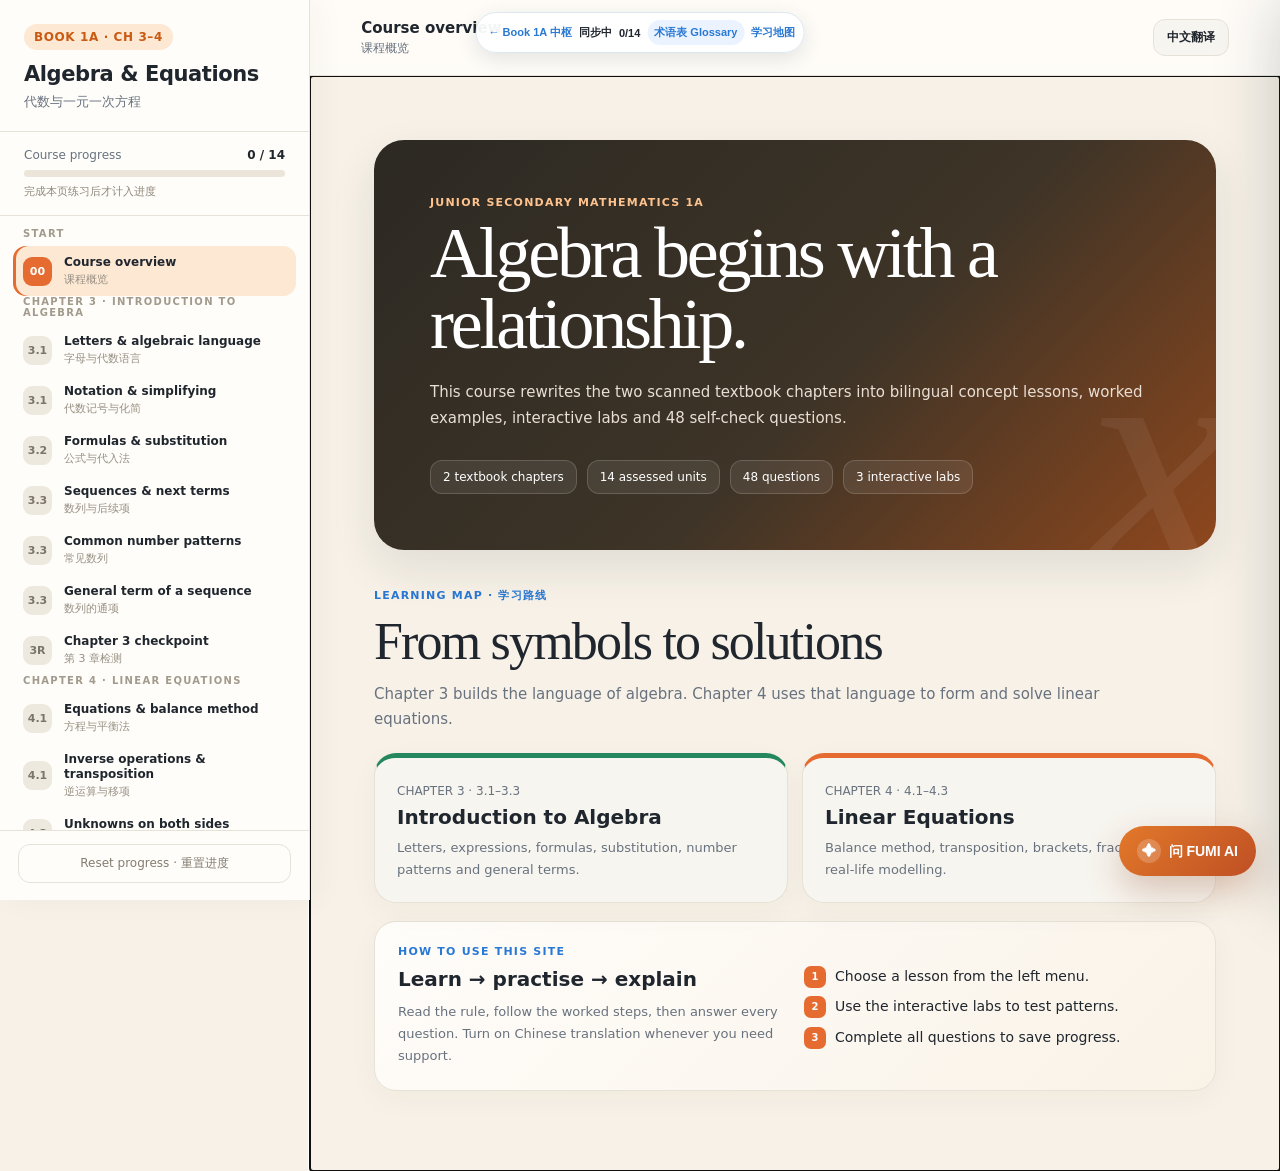
==== commit 57f5b8f6: "Add Book 1A learning hub and bilingual glossary" ====
--- a/Algebra_Linear_Equations_Interactive_Learning.html
+++ b/Algebra_Linear_Equations_Interactive_Learning.html
@@ -98,6 +98,7 @@
       display:grid;grid-template-columns:repeat(4,1fr);gap:12px;margin-top:18px}.stat{padding:19px;border:1px solid var(--line);
       border-radius:18px;background:var(--paper)}.stat strong{display:block;font-family:Georgia,serif;font-size:30px}.stat span{color:var(--muted);font-size:11px}
     .summaryList{display:grid;gap:10px;margin-top:18px}.summaryRow{display:grid;grid-template-columns:150px 1fr auto;gap:12px;
+
       align-items:center;padding:14px 16px;border:1px solid var(--line);border-radius:14px;background:var(--paper);font-size:13px}
     .summaryRow span{color:var(--muted)}.summaryRow b{color:var(--green)}.formulaTable{width:100%;margin-top:14px;border-collapse:collapse;font-size:13px}
     .formulaTable th,.formulaTable td{padding:11px;border-bottom:1px solid var(--line);text-align:left}.formulaTable th{color:var(--muted);font-size:11px}
@@ -125,6 +126,7 @@
 
 
   </style>
+  <link rel="stylesheet" href="assets/hub.css">
 </head>
 <body>
   <a class="skip" href="#main">Skip to lesson</a>
@@ -197,6 +199,7 @@
         concepts:[
           ["Term","Each member is a term: <span class='math'>T₁, T₂, T₃, …</span>.","数列中的每个数称为一项，依次记为 T₁、T₂、T₃……"],
           ["Difference","For <span class='math'>4, 7, 10, 13, …</span>, add 3 each time.","数列 4,7,10,13,… 每次增加 3。"],
+
           ["Ratio","For <span class='math'>3, 6, 12, 24, …</span>, multiply by 2 each time.","数列 3,6,12,24,… 每次乘 2。"]],
         example:{title:"Describe before predicting",text:"Find the next two terms of <span class='math'>35, 28, 21, 14, …</span>.",steps:["Successive terms decrease by 7.","The next term is <span class='math'>14 − 7 = 7</span>.","The following term is <span class='math'>7 − 7 = 0</span>."],zh:"求数列 35,28,21,14,… 的下两项。"},
         questions:[
@@ -297,6 +300,7 @@
         ]},
       {id:"denominators",group:"Chapter 4 · Linear Equations",code:"4.2",en:"Eliminating denominators",zh:"消去分母",
         intro:"Multiply every term on both sides by the least common multiple of the denominators. Then solve the resulting equation.",
+
         introZh:"用所有分母的最小公倍数乘等式两边的每一项，消去分母后再解方程。",
         concepts:[
           ["Choose the LCM","For denominators 3 and 4, multiply by 12.","分母为 3 和 4 时，可把等式两边乘 12。"],
@@ -397,6 +401,7 @@
         <section class="chapterStrip"><article class="chapterCard"><span>CHAPTER 3 · 3.1–3.3</span><h3>Introduction to Algebra</h3><p>Letters, expressions, formulas, substitution, number patterns and general terms.</p></article>
         <article class="chapterCard"><span>CHAPTER 4 · 4.1–4.3</span><h3>Linear Equations</h3><p>Balance method, transposition, brackets, fractions and real-life modelling.</p></article></section>
         <section class="example"><div class="exampleGrid"><div><div class="eyebrow">How to use this site</div><h3>Learn → practise → explain</h3><p>Read the rule, follow the worked steps, then answer every question. Turn on Chinese translation whenever you need support.</p></div><ol class="steps"><li data-step="1">Choose a lesson from the left menu.</li><li data-step="2">Use the interactive labs to test patterns.</li><li data-step="3">Complete all questions to save progress.</li></ol></div></section>`;
+
     }
     function renderSummary(){
       const all=lessons.flatMap(l=>l.questions||[]);let answered=0,correct=0;all.forEach(q=>{if(state.answers[q.id]!==undefined){answered++;if(state.answers[q.id]===q.answer)correct++}});
@@ -497,6 +502,7 @@
   };
   const aiState = safeLoad();
   let busy = false;
+
   let lastContextKey = "";
   let lastCanReveal = false;
   const save = () => localStorage.setItem(STORE, JSON.stringify(aiState));
@@ -597,6 +603,7 @@
   function renderPanel() {
     const ctx = currentContext();
     lastContextKey = ctx.key;
+
     lastCanReveal = ctx.canReveal;
     const messages = aiState.chats[ctx.key] || [];
     $("#fumi-ai-context").innerHTML = `<b>${escapeHtml(ctx.contextLabel)}</b><br>${ctx.canReveal ? "已完成，可讨论答案与完整解析" : ctx.mode === "exam" ? "测验保护模式：只给思考提示，不核对或公布答案" : "提交前模式：只提示思考步骤，不公布选项、数值或最终答案"}`;
@@ -679,5 +686,6 @@
 })();
 
 </script>
+<script src="assets/course-bridge.js"></script>
 </body>
 </html>
--- a/assets/hub.css
+++ b/assets/hub.css
@@ -0,0 +1 @@
+:root{--ink:#20262e;--muted:#68727f;--paper:#f7f5ef;--card:#fff;--line:#e6e2d8;--navy:#1f4668;--blue:#2878d4;--blue-soft:#eaf3ff;--orange:#e56b31;--orange-soft:#fff0e6;--green:#25875e;--green-soft:#e8f6ee;--purple:#7155a8;--purple-soft:#f1edfb;--shadow:0 18px 45px rgba(28,45,62,.1);--radius:22px}*{box-sizing:border-box}html{scroll-behavior:smooth}body.hub-body{margin:0;background:var(--paper);color:var(--ink);font-family:Inter,"Noto Sans SC","PingFang SC",system-ui,sans-serif;line-height:1.5}.hub-shell{width:min(1220px,calc(100% - 32px));margin:auto}.hub-top{position:sticky;top:0;z-index:50;display:flex;align-items:center;gap:16px;min-height:72px;background:color-mix(in srgb,var(--paper) 90%,transparent);backdrop-filter:blur(14px);border-bottom:1px solid rgba(230,226,216,.75)}.hub-brand{display:flex;align-items:center;gap:10px;color:var(--ink);text-decoration:none;font-weight:900;font-size:13px;letter-spacing:.05em;white-space:nowrap}.hub-brand i{display:grid;place-items:center;width:35px;height:35px;border-radius:12px;background:linear-gradient(135deg,var(--orange),#c85028);color:#fff;font:800 18px Georgia,serif}.hub-nav{display:flex;gap:4px;flex:1}.hub-nav a,.hub-action{border:0;background:transparent;color:var(--muted);padding:9px 10px;border-radius:10px;font:750 12px/1 inherit;text-decoration:none;cursor:pointer;white-space:nowrap}.hub-nav a:hover,.hub-nav a.active,.hub-action:hover{background:var(--blue-soft);color:var(--blue)}.hub-top-actions{display:flex;align-items:center;gap:5px}.hub-main{padding:38px 0 72px}.eyebrow{margin:0 0 9px;color:var(--blue);font-size:11px;font-weight:900;letter-spacing:.11em}.hub-hero{position:relative;overflow:hidden;padding:58px;border:1px solid #dce7ee;border-radius:30px;background:linear-gradient(118deg,#f1f8ff,#fff 53%,#fff1e8);box-shadow:var(--shadow)}.hub-hero:after{content:"";position:absolute;width:380px;height:380px;right:-150px;top:-180px;border-radius:50%;background:radial-gradient(circle at 40% 40%,rgba(40,120,212,.2),transparent 66%)}.hub-hero h1{position:relative;max-width:750px;margin:0;font:500 clamp(40px,6vw,73px)/.98 Georgia,"Noto Serif SC",serif;letter-spacing:-.045em}.hub-hero h1 em{color:var(--orange);font-style:italic}.hub-lead{position:relative;max-width:710px;margin:22px 0 0;color:#56616d;font-size:16px;line-height:1.8}.hero-pills{position:relative;display:flex;flex-wrap:wrap;gap:9px;margin-top:28px}.pill{display:inline-flex;align-items:center;gap:6px;padding:8px 11px;border:1px solid var(--line);border-radius:999px;background:rgba(255,255,255,.72);font-size:12px;font-weight:750}.pill b{color:var(--blue)}.dashboard-grid{display:grid;grid-template-columns:1.45fr .85fr;gap:20px;margin-top:26px}.section-card{border:1px solid var(--line);border-radius:var(--radius);background:var(--card);box-shadow:0 10px 28px rgba(39,46,55,.05)}.section-card.pad{padding:26px}.section-card h2{margin:0;font-size:20px;letter-spacing:-.02em}.section-card p{color:var(--muted);font-size:13px}.course-grid{display:grid;grid-template-columns:repeat(2,minmax(0,1fr));gap:14px;margin-top:18px}.course-card{position:relative;overflow:hidden;min-height:217px;padding:20px;border:1px solid var(--line);border-radius:18px;background:#fff}.course-card:after{content:"";position:absolute;right:-34px;top:-34px;width:112px;height:112px;border-radius:50%;background:var(--tone-soft)}.course-card[data-unit="1A0"]{--tone:#25875e;--tone-soft:#e8f6ee}.course-card[data-unit="1A1"]{--tone:#e56b31;--tone-soft:#fff0e6}.course-card[data-unit="1A2"]{--tone:#2878d4;--tone-soft:#eaf3ff}.course-card[data-unit="1A34"]{--tone:#7155a8;--tone-soft:#f1edfb}.course-top{position:relative;display:flex;align-items:center;justify-content:space-between;gap:8px}.unit-code{color:var(--tone);font-size:11px;font-weight:900;letter-spacing:.1em}.unit-state{padding:4px 8px;border-radius:999px;background:var(--tone-soft);color:var(--tone);font-size:10px;font-weight:850}.course-card h3{position:relative;margin:14px 0 3px;font-size:18px}.course-card .zh{position:relative;margin:0;color:var(--muted);font-size:12px}.course-actions{position:relative;display:grid;grid-template-columns:1fr 1fr;gap:8px;margin-top:20px}.launch-btn{border:1px solid color-mix(in srgb,var(--tone) 30%,var(--line));border-radius:11px;background:#fff;color:var(--tone);padding:9px;font:850 11px/1 inherit;text-align:center;text-decoration:none}.launch-btn:hover{background:var(--tone);color:#fff}.stage-list{display:grid;gap:12px;margin-top:17px}.stage-row{display:grid;grid-template-columns:34px 1fr auto;gap:11px;align-items:center;padding:10px 0;border-bottom:1px solid var(--line)}.stage-row:last-child{border-bottom:0}.stage-dot{display:grid;place-items:center;width:31px;height:31px;border-radius:10px;background:#f1efe8;color:#83909d;font-size:12px;font-weight:850}.stage-dot.done{background:var(--green-soft);color:var(--green)}.stage-row b{font-size:13px}.stage-row span{display:block;color:var(--muted);font-size:11px}.stage-state{font-size:10px;font-weight:800;color:var(--muted)}.stage-state.done{color:var(--green)}.next-card{margin-top:20px;padding:18px;border-radius:16px;background:linear-gradient(125deg,#203f60,#366a9c);color:#fff}.next-card p{margin:0 0 4px;color:#bcd4eb;font-size:11px;font-weight:800;letter-spacing:.07em}.next-card b{font-size:14px}.next-card a{display:inline-block;margin-top:11px;border-radius:9px;background:#fff;color:#234b70;padding:8px 10px;font-size:11px;font-weight:900;text-decoration:none}.map-mini{display:grid;grid-template-columns:repeat(4,1fr);gap:8px;margin-top:17px}.map-mini div{min-height:72px;padding:10px;border-radius:13px;background:#f6f4ed;border:1px solid var(--line)}.map-mini b{display:block;color:var(--blue);font-size:11px}.map-mini span{display:block;margin-top:7px;color:var(--muted);font-size:10px}.map-mini .done{background:var(--green-soft);border-color:#c6ead6}.footer-note{padding:24px 0 0;color:#7d8791;font-size:10.5px}.workspace-head{display:flex;align-items:flex-end;justify-content:space-between;gap:20px;margin-bottom:18px}.workspace-head h1{margin:0;font:500 clamp(30px,4vw,48px)/1.06 Georgia,"Noto Serif SC",serif}.workspace-head p{margin:8px 0 0;color:var(--muted);font-size:13px}.workspace-actions{display:flex;gap:8px;flex-wrap:wrap}.button{border:0;border-radius:11px;padding:10px 13px;background:var(--blue);color:#fff;font:850 12px/1 inherit;text-decoration:none;cursor:pointer}.button.secondary{border:1px solid var(--line);background:#fff;color:var(--ink)}.button.orange{background:var(--orange)}.study-layout{display:grid;grid-template-columns:minmax(0,1fr) 275px;gap:18px}.embed-card{min-height:calc(100vh - 180px);overflow:hidden;border:1px solid var(--line);border-radius:20px;background:#fff;box-shadow:var(--shadow)}.embed-card iframe{display:block;width:100%;height:calc(100vh - 180px);min-height:720px;border:0}.study-side{display:grid;align-content:start;gap:13px}.study-side .section-card{padding:17px}.study-side h2{font-size:16px}.notice{border-left:3px solid var(--orange);padding:10px 11px;background:var(--orange-soft);border-radius:0 10px 10px 0;color:#8b4b2c;font-size:11px;line-height:1.55}.status-button{width:100%;margin-top:10px;background:var(--green)}.status-button.done{background:#e8f6ee;color:var(--green);border:1px solid #c6ead6}.map-layout{display:grid;grid-template-columns:1.2fr .8fr;gap:20px}.mindmap{position:relative;min-height:465px;overflow:hidden;border:1px solid var(--line);border-radius:23px;background:radial-gradient(circle at 50% 48%,#fff,#f3f8fb)}.mindmap svg{position:absolute;inset:0;width:100%;height:100%;pointer-events:none}.mind-node{position:absolute;width:130px;padding:11px;border:1px solid var(--line);border-radius:15px;background:#fff;box-shadow:0 8px 20px rgba(31,70,104,.08);text-align:center}.mind-node b{display:block;font-size:13px}.mind-node span{display:block;margin-top:3px;color:var(--muted);font-size:10px}.mind-node.done{border-color:#b8e3cc;background:var(--green-soft)}.mind-center{left:50%;top:50%;transform:translate(-50%,-50%);width:174px;padding:18px;border-radius:20px;background:var(--navy);color:#fff;text-align:center;box-shadow:0 15px 32px rgba(31,70,104,.24)}.mind-center b{display:block;font-size:15px}.mind-center span{display:block;margin-top:4px;color:#bcd4eb;font-size:10px}.m0{left:7%;top:14%}.m1{right:7%;top:14%}.m2{left:7%;bottom:14%}.m34{right:7%;bottom:14%}.metric-grid{display:grid;grid-template-columns:repeat(2,1fr);gap:11px}.metric{padding:16px;border:1px solid var(--line);border-radius:15px;background:#fff}.metric b{display:block;color:var(--blue);font-size:27px;line-height:1}.metric span{display:block;margin-top:7px;color:var(--muted);font-size:11px}.report-note{margin-top:15px;padding:13px;border-radius:13px;background:var(--blue-soft);color:#315d88;font-size:12px;line-height:1.65}.report-note b{color:#1f4668}.ai-report{margin-top:14px;padding:14px;border-radius:15px;background:#f7f4ff;border:1px solid #e0d8f5;color:#55487b;font-size:12px;line-height:1.65}.orid-grid{display:grid;grid-template-columns:repeat(2,minmax(0,1fr));gap:15px}.orid-card{padding:19px;border:1px solid var(--line);border-radius:18px;background:#fff}.orid-card.o{border-top:4px solid var(--blue)}.orid-card.r{border-top:4px solid var(--orange)}.orid-card.i{border-top:4px solid var(--purple)}.orid-card.d{border-top:4px solid var(--green)}.orid-card h2{margin:0;font-size:17px}.orid-card h2 small{color:var(--muted);font-size:10px;letter-spacing:.05em}.orid-card p{margin:7px 0 12px;color:var(--muted);font-size:11px}.orid-card textarea{width:100%;min-height:158px;resize:vertical;border:1px solid var(--line);border-radius:11px;background:#fbfaf6;color:var(--ink);padding:11px;font:13px/1.65 Inter,"Noto Sans SC",sans-serif}.orid-card textarea:focus{outline:2px solid #bedcff;border-color:var(--blue)}.orid-tips{margin-top:18px;padding:16px;border-radius:15px;background:var(--green-soft);color:#2f6e50;font-size:12px}.glossary-drawer{position:fixed;inset:0 0 0 auto;z-index:90;width:min(430px,100%);padding:18px;overflow:auto;background:#fff;box-shadow:-24px 0 60px rgba(22,35,49,.2);transform:translateX(105%);transition:transform .22s ease}.glossary-drawer.open{transform:none}.glossary-backdrop{position:fixed;inset:0;z-index:89;background:rgba(20,31,42,.36);opacity:0;visibility:hidden;transition:.18s}.glossary-backdrop.open{opacity:1;visibility:visible}.drawer-head{display:flex;align-items:center;justify-content:space-between;gap:12px}.drawer-head h2{margin:0;font-size:20px}.close-btn{border:0;border-radius:10px;background:#f3f1eb;width:34px;height:34px;font-size:17px;cursor:pointer}.glossary-search{width:100%;margin:17px 0 10px;border:1px solid var(--line);border-radius:11px;padding:10px 11px;font:13px inherit}.glossary-filter{display:flex;flex-wrap:wrap;gap:6px;margin-bottom:15px}.filter-btn{border:1px solid var(--line);border-radius:999px;background:#fff;padding:6px 9px;font:750 10px inherit;cursor:pointer}.filter-btn.active{border-color:var(--blue);background:var(--blue-soft);color:var(--blue)}.term-list{display:grid;gap:9px}.term{padding:13px;border:1px solid var(--line);border-radius:13px}.term h3{margin:0;font-size:14px}.term h3 span{color:var(--blue)}.term p{margin:5px 0 0;color:var(--muted);font-size:11.5px}.term small{display:block;margin-top:5px;color:#8e98a2;font-size:10.5px}.fumi-fab{position:fixed;right:23px;bottom:22px;z-index:80;border:0;border-radius:999px;padding:13px 17px;background:linear-gradient(135deg,var(--orange),#c64e26);color:#fff;font:850 13px/1 Inter,"Noto Sans SC",sans-serif;box-shadow:0 14px 32px rgba(182,71,31,.29);cursor:pointer}.fumi-panel{position:fixed;right:22px;bottom:79px;z-index:81;width:min(400px,calc(100% - 28px));height:min(610px,calc(100vh - 112px));display:flex;flex-direction:column;overflow:hidden;border:1px solid #d7e0e8;border-radius:20px;background:#fff;box-shadow:0 22px 60px rgba(26,44,62,.24);opacity:0;pointer-events:none;transform:translateY(12px);transition:.2s}.fumi-panel.open{opacity:1;pointer-events:auto;transform:none}.fumi-head{display:flex;align-items:center;gap:10px;padding:14px;border-bottom:1px solid var(--line);background:#f6fbff}.fumi-mark{display:grid;place-items:center;width:34px;height:34px;border-radius:11px;background:var(--orange);color:#fff;font:800 17px Georgia,serif}.fumi-head b{display:block;font-size:13px}.fumi-head span{display:block;margin-top:2px;color:var(--muted);font-size:10px}.fumi-head .close-btn{margin-left:auto}.fumi-context{padding:10px 14px;border-bottom:1px solid var(--line);background:#fff8f2;color:#805033;font-size:11px;line-height:1.5}.fumi-messages{flex:1;overflow:auto;padding:13px;display:flex;flex-direction:column;gap:9px}.fumi-msg{max-width:87%;padding:9px 10px;border-radius:12px;background:#f2f5f7;font-size:12px;white-space:pre-wrap}.fumi-msg.user{align-self:flex-end;background:var(--blue);color:#fff}.fumi-msg.system{max-width:100%;background:var(--green-soft);color:#266447}.fumi-quick{display:flex;gap:6px;overflow:auto;padding:0 12px 10px}.fumi-quick button{flex:none;border:1px solid var(--line);border-radius:999px;background:#fff;padding:6px 8px;color:var(--muted);font:750 10px inherit;cursor:pointer}.fumi-compose{display:grid;grid-template-columns:1fr auto;gap:7px;padding:11px;border-top:1px solid var(--line)}.fumi-compose textarea{min-height:42px;max-height:100px;resize:none;border:1px solid var(--line);border-radius:10px;padding:9px;font:12px inherit}.fumi-compose button{border:0;border-radius:10px;background:var(--blue);color:#fff;padding:10px;font:800 12px inherit;cursor:pointer}.fumi-compose button:disabled{opacity:.6}.fumi-settings{padding:0 11px 11px;font-size:10px;color:var(--muted)}.fumi-settings input{width:100%;margin-top:5px;border:1px solid var(--line);border-radius:8px;padding:7px;font-size:10px}.fumi-settings button{margin-top:5px;border:0;border-radius:7px;background:#eef2f5;padding:6px 8px;font:800 10px inherit;cursor:pointer}.bridge-bar{position:fixed;left:50%;top:12px;z-index:95;transform:translateX(-50%);display:flex;align-items:center;gap:7px;padding:7px 8px 7px 12px;border:1px solid #dbe7f1;border-radius:999px;background:rgba(255,255,255,.95);box-shadow:0 6px 20px rgba(24,47,70,.12);font:750 11px Inter,"Noto Sans SC",sans-serif}.bridge-bar a{color:var(--blue);text-decoration:none}.bridge-bar button{border:0;border-radius:999px;background:var(--blue-soft);color:var(--blue);padding:5px 7px;font:800 10px inherit;cursor:pointer}@media(max-width:900px){.dashboard-grid,.map-layout,.study-layout{grid-template-columns:1fr}.study-side{grid-template-columns:repeat(2,minmax(0,1fr))}.embed-card,.embed-card iframe{min-height:72vh;height:72vh}.hub-hero{padding:37px 27px}.hub-top{gap:8px}.hub-nav{overflow:auto}.hub-top-actions .hub-action:first-child{display:none}}@media(max-width:620px){.hub-shell{width:min(100% - 22px,1220px)}.hub-top{min-height:60px}.hub-brand{font-size:11px}.hub-brand i{width:30px;height:30px}.hub-nav a{font-size:10px;padding:7px}.hub-main{padding-top:22px}.hub-hero{padding:30px 21px;border-radius:23px}.hub-lead{font-size:13px}.dashboard-grid,.course-grid,.map-layout,.orid-grid,.study-side{grid-template-columns:1fr}.course-card{min-height:195px}.workspace-head{align-items:flex-start;flex-direction:column}.mindmap{min-height:400px}.mind-node{width:105px;padding:8px}.mind-node b{font-size:11px}.m0{left:4%;top:9%}.m1{right:4%;top:9%}.m2{left:4%;bottom:9%}.m34{right:4%;bottom:9%}.fumi-panel{right:0;bottom:0;width:100%;height:100dvh;max-height:none;border-radius:0}.fumi-fab{right:13px;bottom:13px}.study-side{display:grid}.bridge-bar{top:6px;font-size:10px}.map-mini{grid-template-columns:repeat(2,1fr)}}@media print{.hub-top,.fumi-fab,.fumi-panel,.glossary-drawer,.glossary-backdrop,.workspace-actions,.footer-note{display:none!important}.hub-main{padding:0}.section-card,.mindmap{box-shadow:none}.hub-shell{width:100%}}
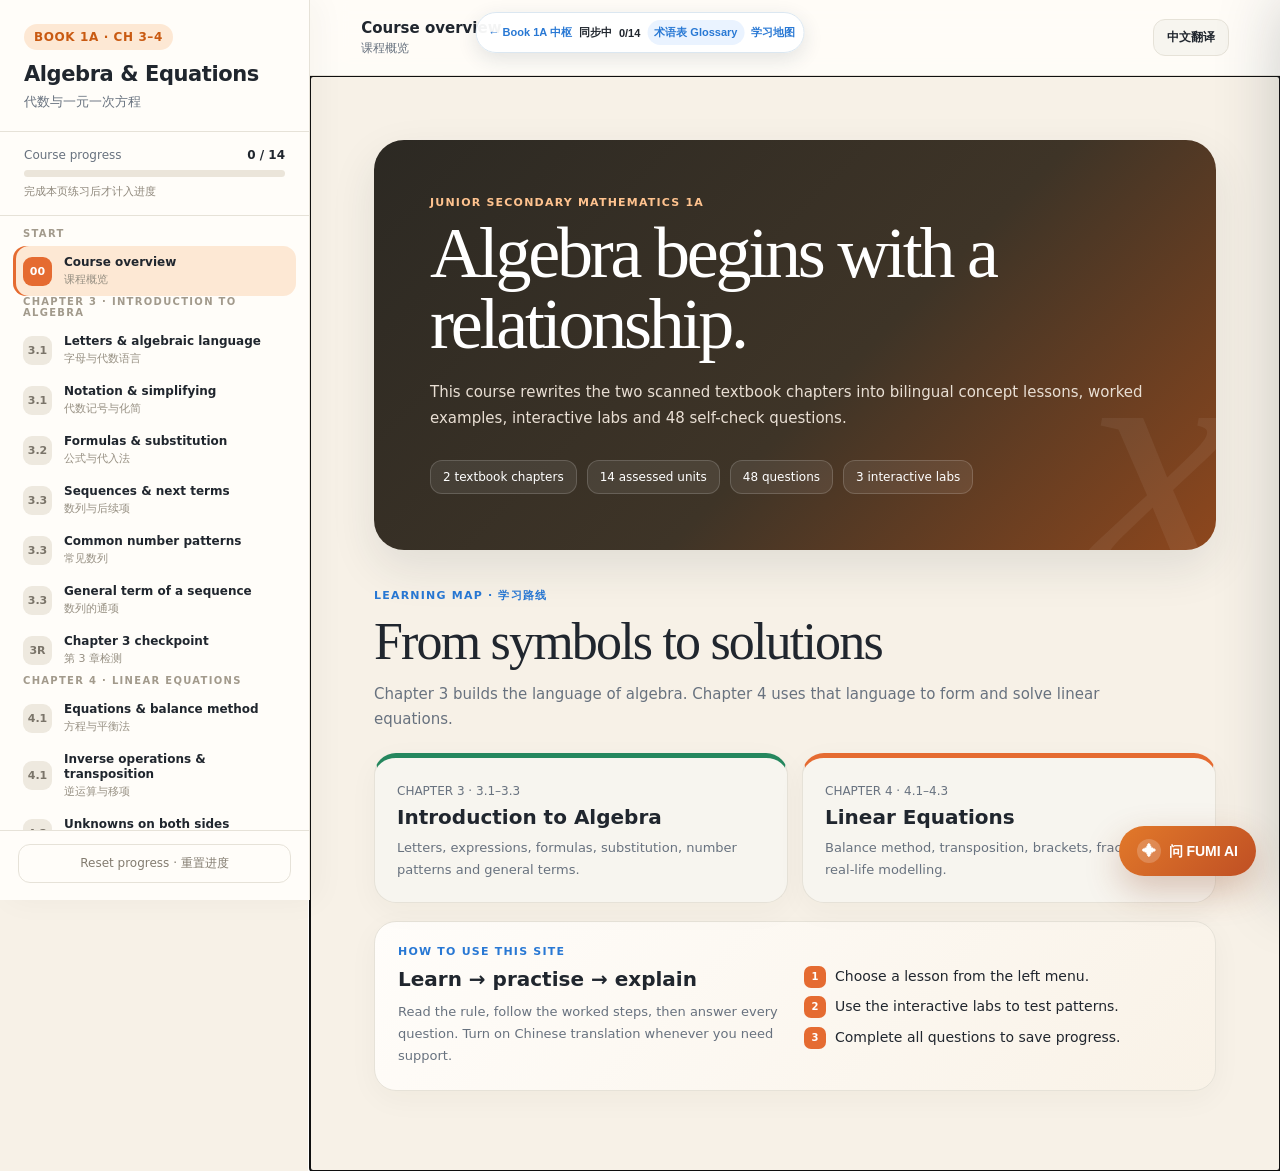
==== commit 85682d5a: "Add clear return navigation controls" ====
--- a/Algebra_Linear_Equations_Interactive_Learning.html
+++ b/Algebra_Linear_Equations_Interactive_Learning.html
@@ -127,6 +127,7 @@
 
   </style>
   <link rel="stylesheet" href="assets/hub.css">
+  <link rel="stylesheet" href="assets/navigation.css">
 </head>
 <body>
   <a class="skip" href="#main">Skip to lesson</a>
--- a/assets/navigation.css
+++ b/assets/navigation.css
@@ -0,0 +1,37 @@
+/* Persistent, high-contrast route back to the Book 1A navigation page. */
+.nav-return {
+  display: inline-flex;
+  align-items: center;
+  justify-content: center;
+  min-height: 42px;
+  background: #1f4668;
+  text-align: left;
+}
+
+.nav-return small {
+  display: block;
+  margin-left: 6px;
+  color: #c6dced;
+  font-size: 9px;
+  font-weight: 750;
+}
+
+.bridge-bar .bridge-home {
+  display: inline-flex;
+  align-items: center;
+  gap: 4px;
+  border-radius: 999px;
+  background: #1f4668;
+  color: #fff;
+  padding: 6px 9px;
+  font-weight: 900;
+}
+
+.bridge-home span {
+  color: #c6dced;
+  font-size: 9px;
+}
+
+@media (max-width: 620px) {
+  .bridge-home span { display: none; }
+}
